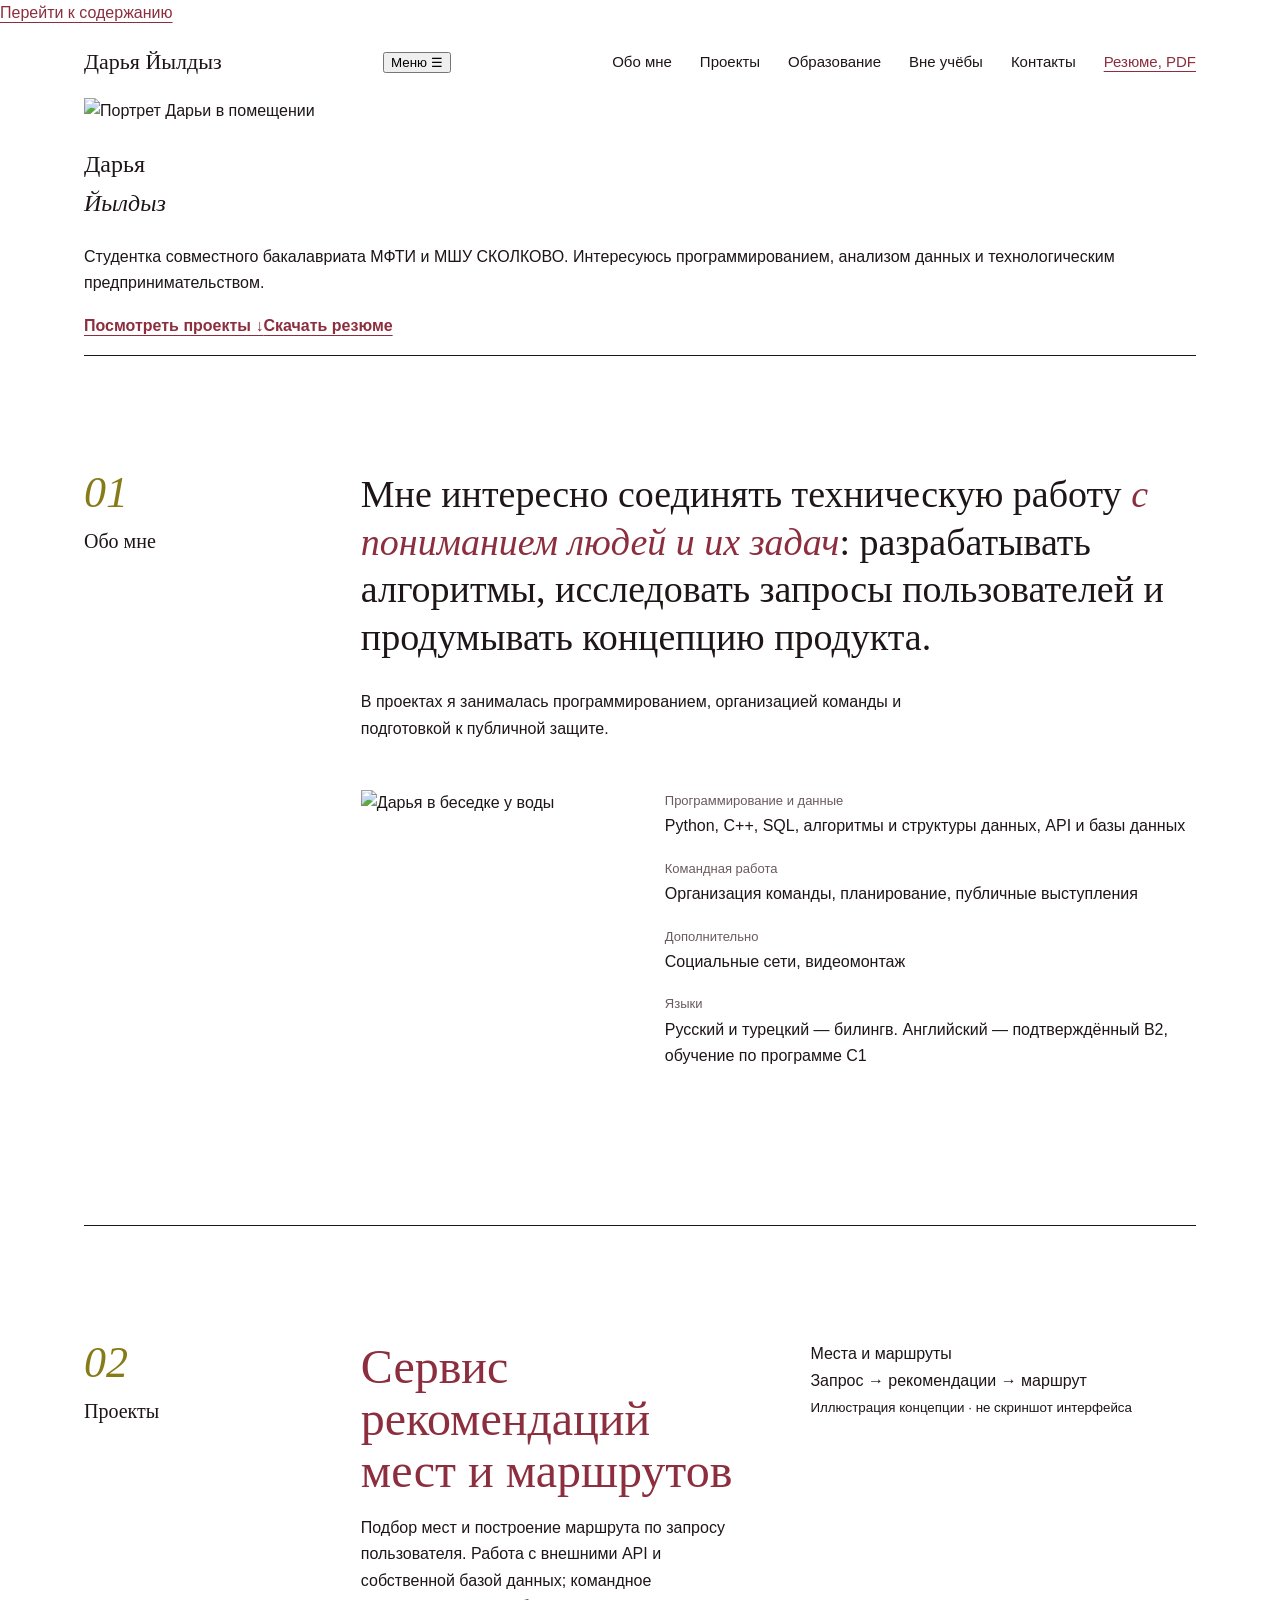
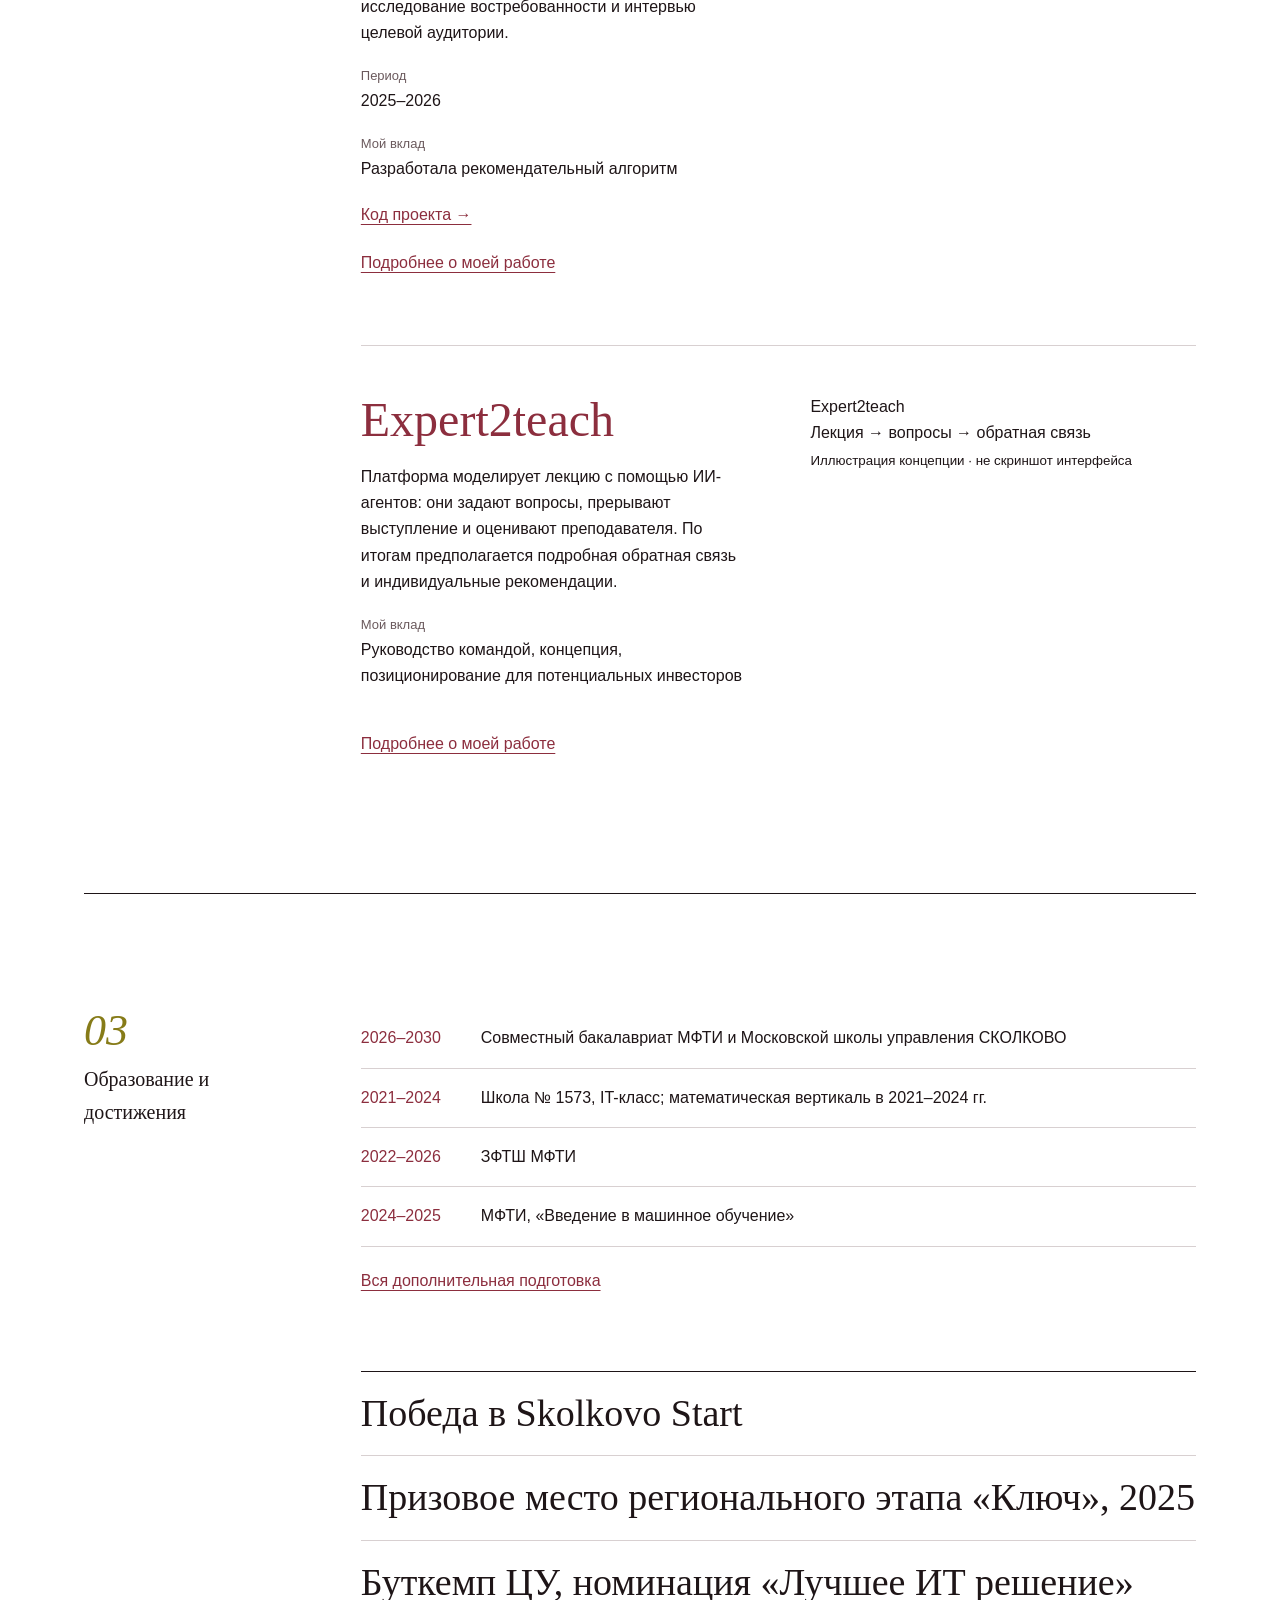
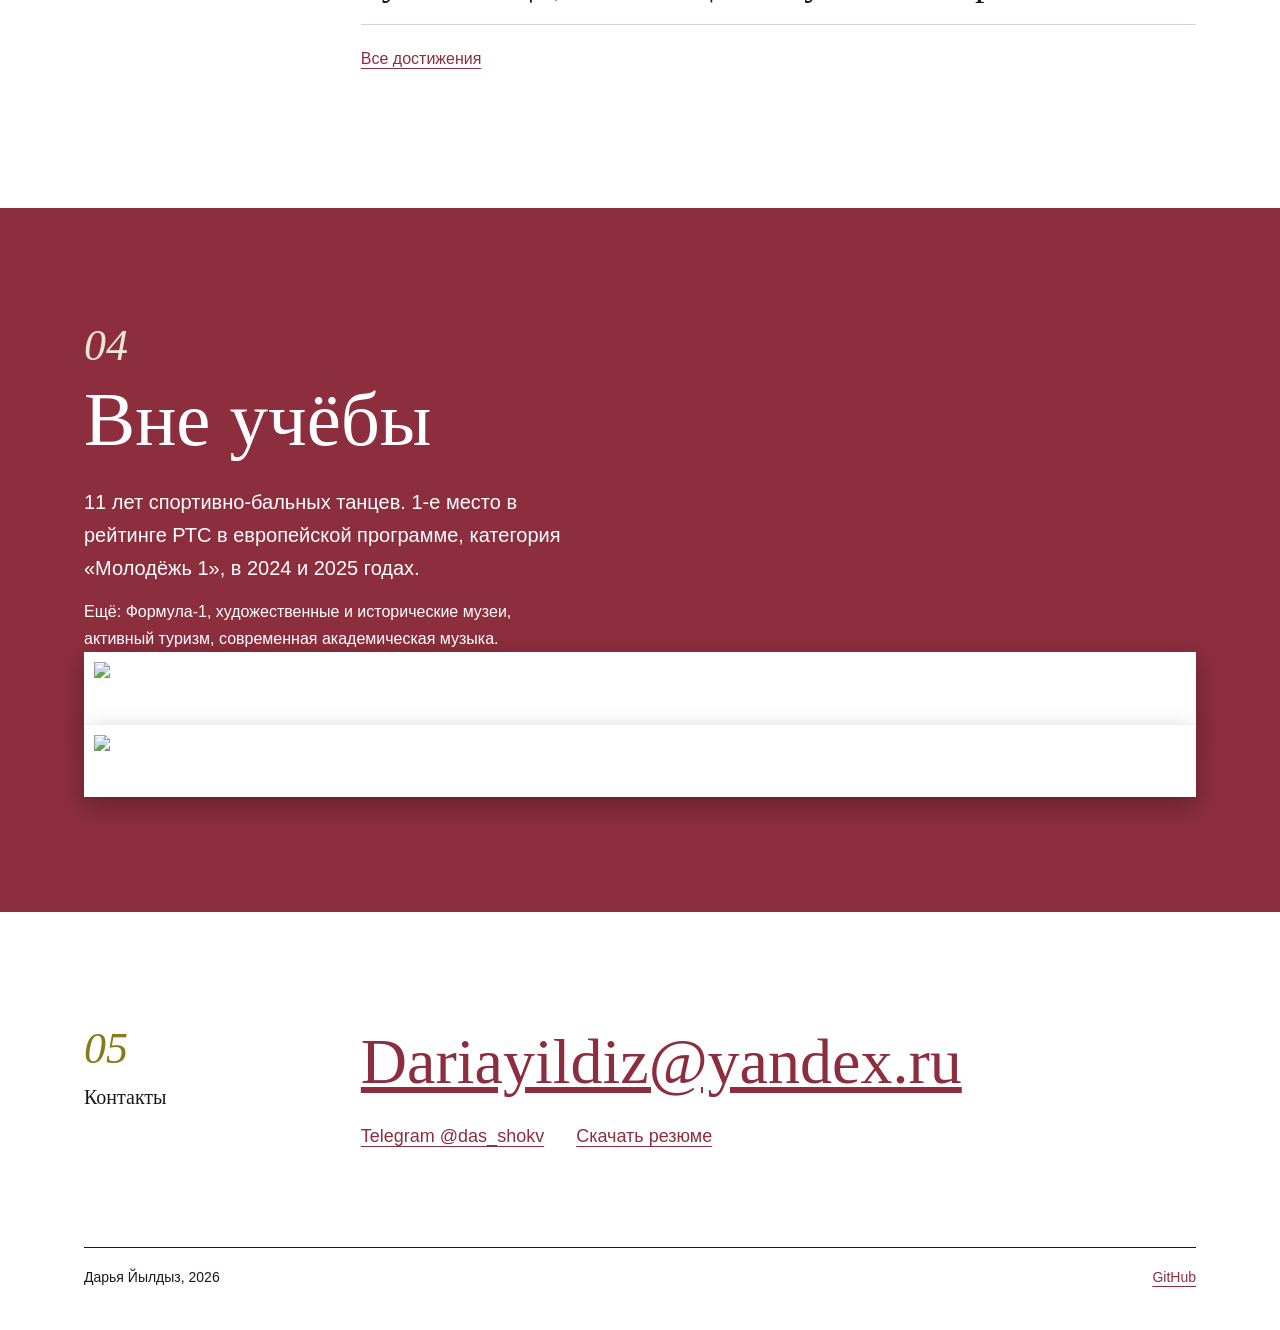
==== index.html @ ca1f4572 "Add files via upload" ====
<!DOCTYPE html>

<html lang="ru"><head>
<meta charset="utf-8"/>
<title>Дарья Йылдыз</title>

<style>/* cyrillic-ext */
@font-face {
  font-family: 'Manrope';
  font-style: normal;
  font-weight: 400;
  font-display: swap;
  src: url("assets/fonts/97166ce4-57c3-4685-b018-23dd51071605.woff2") format('woff2');
  unicode-range: U+0460-052F, U+1C80-1C8A, U+20B4, U+2DE0-2DFF, U+A640-A69F, U+FE2E-FE2F;
}
/* cyrillic */
@font-face {
  font-family: 'Manrope';
  font-style: normal;
  font-weight: 400;
  font-display: swap;
  src: url("assets/fonts/99ae67fc-5855-4c65-a6bf-8584f9990c98.woff2") format('woff2');
  unicode-range: U+0301, U+0400-045F, U+0490-0491, U+04B0-04B1, U+2116;
}
/* greek */
@font-face {
  font-family: 'Manrope';
  font-style: normal;
  font-weight: 400;
  font-display: swap;
  src: url("assets/fonts/c4b14e68-305c-45aa-819d-70fa0ff587f5.woff2") format('woff2');
  unicode-range: U+0370-0377, U+037A-037F, U+0384-038A, U+038C, U+038E-03A1, U+03A3-03FF;
}
/* vietnamese */
@font-face {
  font-family: 'Manrope';
  font-style: normal;
  font-weight: 400;
  font-display: swap;
  src: url("assets/fonts/8415e778-51de-4afd-a279-f3bd4fdcdec9.woff2") format('woff2');
  unicode-range: U+0102-0103, U+0110-0111, U+0128-0129, U+0168-0169, U+01A0-01A1, U+01AF-01B0, U+0300-0301, U+0303-0304, U+0308-0309, U+0323, U+0329, U+1EA0-1EF9, U+20AB;
}
/* latin-ext */
@font-face {
  font-family: 'Manrope';
  font-style: normal;
  font-weight: 400;
  font-display: swap;
  src: url("assets/fonts/05f73a9a-dc9e-4bda-8b31-ef0be4951da0.woff2") format('woff2');
  unicode-range: U+0100-02BA, U+02BD-02C5, U+02C7-02CC, U+02CE-02D7, U+02DD-02FF, U+0304, U+0308, U+0329, U+1D00-1DBF, U+1E00-1E9F, U+1EF2-1EFF, U+2020, U+20A0-20AB, U+20AD-20C4, U+2113, U+2C60-2C7F, U+A720-A7FF;
}
/* latin */
@font-face {
  font-family: 'Manrope';
  font-style: normal;
  font-weight: 400;
  font-display: swap;
  src: url("assets/fonts/638729b5-c250-4bd6-8cec-bfb4b43f93e7.woff2") format('woff2');
  unicode-range: U+0000-00FF, U+0131, U+0152-0153, U+02BB-02BC, U+02C6, U+02DA, U+02DC, U+0304, U+0308, U+0329, U+2000-206F, U+20AC, U+2122, U+2191, U+2193, U+2212, U+2215, U+FEFF, U+FFFD;
}
/* cyrillic-ext */
@font-face {
  font-family: 'Manrope';
  font-style: normal;
  font-weight: 500;
  font-display: swap;
  src: url("assets/fonts/97166ce4-57c3-4685-b018-23dd51071605.woff2") format('woff2');
  unicode-range: U+0460-052F, U+1C80-1C8A, U+20B4, U+2DE0-2DFF, U+A640-A69F, U+FE2E-FE2F;
}
/* cyrillic */
@font-face {
  font-family: 'Manrope';
  font-style: normal;
  font-weight: 500;
  font-display: swap;
  src: url("assets/fonts/99ae67fc-5855-4c65-a6bf-8584f9990c98.woff2") format('woff2');
  unicode-range: U+0301, U+0400-045F, U+0490-0491, U+04B0-04B1, U+2116;
}
/* greek */
@font-face {
  font-family: 'Manrope';
  font-style: normal;
  font-weight: 500;
  font-display: swap;
  src: url("assets/fonts/c4b14e68-305c-45aa-819d-70fa0ff587f5.woff2") format('woff2');
  unicode-range: U+0370-0377, U+037A-037F, U+0384-038A, U+038C, U+038E-03A1, U+03A3-03FF;
}
/* vietnamese */
@font-face {
  font-family: 'Manrope';
  font-style: normal;
  font-weight: 500;
  font-display: swap;
  src: url("assets/fonts/8415e778-51de-4afd-a279-f3bd4fdcdec9.woff2") format('woff2');
  unicode-range: U+0102-0103, U+0110-0111, U+0128-0129, U+0168-0169, U+01A0-01A1, U+01AF-01B0, U+0300-0301, U+0303-0304, U+0308-0309, U+0323, U+0329, U+1EA0-1EF9, U+20AB;
}
/* latin-ext */
@font-face {
  font-family: 'Manrope';
  font-style: normal;
  font-weight: 500;
  font-display: swap;
  src: url("assets/fonts/05f73a9a-dc9e-4bda-8b31-ef0be4951da0.woff2") format('woff2');
  unicode-range: U+0100-02BA, U+02BD-02C5, U+02C7-02CC, U+02CE-02D7, U+02DD-02FF, U+0304, U+0308, U+0329, U+1D00-1DBF, U+1E00-1E9F, U+1EF2-1EFF, U+2020, U+20A0-20AB, U+20AD-20C4, U+2113, U+2C60-2C7F, U+A720-A7FF;
}
/* latin */
@font-face {
  font-family: 'Manrope';
  font-style: normal;
  font-weight: 500;
  font-display: swap;
  src: url("assets/fonts/638729b5-c250-4bd6-8cec-bfb4b43f93e7.woff2") format('woff2');
  unicode-range: U+0000-00FF, U+0131, U+0152-0153, U+02BB-02BC, U+02C6, U+02DA, U+02DC, U+0304, U+0308, U+0329, U+2000-206F, U+20AC, U+2122, U+2191, U+2193, U+2212, U+2215, U+FEFF, U+FFFD;
}
/* cyrillic-ext */
@font-face {
  font-family: 'Manrope';
  font-style: normal;
  font-weight: 600;
  font-display: swap;
  src: url("assets/fonts/97166ce4-57c3-4685-b018-23dd51071605.woff2") format('woff2');
  unicode-range: U+0460-052F, U+1C80-1C8A, U+20B4, U+2DE0-2DFF, U+A640-A69F, U+FE2E-FE2F;
}
/* cyrillic */
@font-face {
  font-family: 'Manrope';
  font-style: normal;
  font-weight: 600;
  font-display: swap;
  src: url("assets/fonts/99ae67fc-5855-4c65-a6bf-8584f9990c98.woff2") format('woff2');
  unicode-range: U+0301, U+0400-045F, U+0490-0491, U+04B0-04B1, U+2116;
}
/* greek */
@font-face {
  font-family: 'Manrope';
  font-style: normal;
  font-weight: 600;
  font-display: swap;
  src: url("assets/fonts/c4b14e68-305c-45aa-819d-70fa0ff587f5.woff2") format('woff2');
  unicode-range: U+0370-0377, U+037A-037F, U+0384-038A, U+038C, U+038E-03A1, U+03A3-03FF;
}
/* vietnamese */
@font-face {
  font-family: 'Manrope';
  font-style: normal;
  font-weight: 600;
  font-display: swap;
  src: url("assets/fonts/8415e778-51de-4afd-a279-f3bd4fdcdec9.woff2") format('woff2');
  unicode-range: U+0102-0103, U+0110-0111, U+0128-0129, U+0168-0169, U+01A0-01A1, U+01AF-01B0, U+0300-0301, U+0303-0304, U+0308-0309, U+0323, U+0329, U+1EA0-1EF9, U+20AB;
}
/* latin-ext */
@font-face {
  font-family: 'Manrope';
  font-style: normal;
  font-weight: 600;
  font-display: swap;
  src: url("assets/fonts/05f73a9a-dc9e-4bda-8b31-ef0be4951da0.woff2") format('woff2');
  unicode-range: U+0100-02BA, U+02BD-02C5, U+02C7-02CC, U+02CE-02D7, U+02DD-02FF, U+0304, U+0308, U+0329, U+1D00-1DBF, U+1E00-1E9F, U+1EF2-1EFF, U+2020, U+20A0-20AB, U+20AD-20C4, U+2113, U+2C60-2C7F, U+A720-A7FF;
}
/* latin */
@font-face {
  font-family: 'Manrope';
  font-style: normal;
  font-weight: 600;
  font-display: swap;
  src: url("assets/fonts/638729b5-c250-4bd6-8cec-bfb4b43f93e7.woff2") format('woff2');
  unicode-range: U+0000-00FF, U+0131, U+0152-0153, U+02BB-02BC, U+02C6, U+02DA, U+02DC, U+0304, U+0308, U+0329, U+2000-206F, U+20AC, U+2122, U+2191, U+2193, U+2212, U+2215, U+FEFF, U+FFFD;
}
















</style><style>
body{margin:0;background:#fff;color:#1E1517;font-family:Manrope,sans-serif;line-height:1.65;font-size:16px}
*{box-sizing:border-box}
.w{max-width:1240px;margin:0 auto;padding:0 clamp(20px,5vw,64px)}
.d{font-family:'Playfair Display',serif;font-weight:400}
a{color:#8C2E3E;text-underline-offset:4px}
a:hover{color:#5E1E2A}
a:focus-visible,summary:focus-visible{outline:3px solid #1E1517;outline-offset:3px}
.nav{display:flex;flex-wrap:wrap;gap:0 28px;align-items:center}
.nav a{color:#1E1517;text-decoration:none;font-size:15px;min-height:44px;display:inline-flex;align-items:center}
.nav a:hover{color:#8C2E3E;text-decoration:underline}
.sec{display:flex;flex-wrap:wrap;gap:24px clamp(24px,6vw,96px);padding:clamp(56px,9vw,128px) 0;border-top:1px solid #1E1517}
.side{flex:0 0 200px}
.side .n{font-family:'Playfair Display',serif;font-size:44px;line-height:1;color:#867B18;font-style:italic}
.side h2{font-family:'Playfair Display',serif;font-weight:400;font-size:20px;margin:10px 0 0;color:#1E1517}
.main{flex:1 1 440px;min-width:0}
.big{font-family:'Playfair Display',serif;font-size:clamp(24px,3.2vw,38px);line-height:1.25;margin:0;color:#1E1517}
.big i{color:#8C2E3E}
.ph{background:#EDE6D4;color:#4A3A2C;display:flex;align-items:flex-end;padding:14px;font-size:13px;font-style:italic;width:100%}
dl{margin:0}
dt{font-size:13px;color:#6B5A5D;margin-top:18px}
dd{margin:2px 0 0}
.row{display:flex;gap:20px;padding:16px 0;border-bottom:1px solid #D8D0D1}
.row b{flex:0 0 100px;font-weight:500;color:#8C2E3E}
.proj{display:flex;flex-wrap:wrap;gap:28px clamp(24px,5vw,72px);padding:48px 0;border-bottom:1px solid #D8D0D1}
.proj:first-child{padding-top:0}
.proj h3{font-family:'Playfair Display',serif;font-weight:400;font-size:clamp(30px,4vw,48px);line-height:1.08;margin:0 0 18px;color:#8C2E3E}
details{padding:12px 0}
summary{cursor:pointer;color:#8C2E3E;min-height:44px;display:flex;align-items:center;text-decoration:underline;text-underline-offset:4px}
.ph2{background:#fff;padding:10px 10px 36px;box-shadow:0 8px 24px rgba(0,0,0,.3)}
</style><meta content="width=device-width, initial-scale=1" name="viewport"/><meta content="Дарья Йылдыз — проекты, образование, танцы и немного личного." name="description"/><link href="assets/site.css" rel="stylesheet"/></head>
<body><a class="skip" href="#main">Перейти к содержанию</a>


<div style="width:100%">
<header class="w" style="padding-top:14px;padding-bottom:14px;display:flex;flex-wrap:wrap;gap:4px 32px;justify-content:space-between;align-items:center">
<a class="d" href="#top" style="font-size:22px;text-decoration:none;color:#1E1517">Дарья Йылдыз</a>
<button aria-controls="main-nav" aria-expanded="false" class="menu-toggle" type="button">Меню ☰</button><nav aria-label="Основное меню" class="nav" id="main-nav"><a href="#about">Обо мне</a><a href="#projects">Проекты</a><a href="#edu">Образование</a><a href="#life">Вне учёбы</a><a href="#contacts">Контакты</a><a download="Daria-Yildiz-CV.pdf" href="assets/resume.pdf" style="color:#8C2E3E;text-decoration:underline;text-underline-offset:4px">Резюме, PDF</a></nav>
</header><main id="main">
<section class="w hero" id="top" style="">
<div class="hero-photo" style=""><div class="photo-slot" data-photo="portrait" style=""><img alt="Портрет Дарьи в помещении" class="photo" decoding="async" fetchpriority="high" height="960" src="assets/portrait.jpg" width="1280"/></div></div>
<h1 class="d hero-title" style="">Дарья<br/><i style="">Йылдыз</i></h1>
<div class="hero-intro" style="">
<p style="">Студентка совместного бакалавриата МФТИ и МШУ СКОЛКОВО. Интересуюсь программированием, анализом данных и технологическим предпринимательством.</p>
<p style=""><a href="#projects" style="font-weight:600">Посмотреть проекты ↓</a><a download="Daria-Yildiz-CV.pdf" href="assets/resume.pdf" style="font-weight:600">Скачать резюме</a></p>
</div>
</section>
<div class="w">
<section class="sec" id="about">
<div class="side"><div class="n">01</div><h2>Обо мне</h2></div>
<div class="main">
<p class="big">Мне интересно соединять техническую работу <i>с пониманием людей и их задач</i>: разрабатывать алгоритмы, исследовать запросы пользователей и продумывать концепцию продукта.</p>
<p style="max-width:560px;margin:28px 0 0">В проектах я занималась программированием, организацией команды и подготовкой к публичной защите.</p>
<div style="display:flex;flex-wrap:wrap;gap:32px 64px;margin-top:48px;align-items:flex-start">
<div style="width:min(100%,240px);aspect-ratio:3/4"><div class="photo-slot" data-photo="gazebo" style=""><img alt="Дарья в беседке у воды" class="photo" decoding="async" height="1280" loading="lazy" src="assets/gazebo.jpg" width="960"/></div></div>
<dl style="flex:1 1 280px">
<dt style="margin-top:0">Программирование и данные</dt><dd>Python, C++, SQL, алгоритмы и структуры данных, API и базы данных</dd>
<dt>Командная работа</dt><dd>Организация команды, планирование, публичные выступления</dd>
<dt>Дополнительно</dt><dd>Социальные сети, видеомонтаж</dd>
<dt>Языки</dt><dd>Русский и турецкий — билингв. Английский — подтверждённый B2, обучение по программе C1</dd>
</dl>
</div>
</div>
</section>
<section class="sec" id="projects">
<div class="side"><div class="n">02</div><h2>Проекты</h2></div>
<div class="main">
<article class="proj">
<div style="flex:1 1 300px"><h3>Сервис рекомендаций мест и маршрутов</h3>
<p style="margin:0 0 18px">Подбор мест и построение маршрута по запросу пользователя. Работа с внешними API и собственной базой данных; командное исследование востребованности и интервью целевой аудитории.</p>
<dl><dt style="margin-top:0">Период</dt><dd>2025–2026</dd><dt>Мой вклад</dt><dd>Разработала рекомендательный алгоритм</dd></dl>
<p style="margin:20px 0 0"><a href="https://github.com/nineCSSunit/Gulaika_forever">Код проекта →</a></p><details><summary>Подробнее о моей работе</summary><p>Я разработала рекомендательный алгоритм подбора мест и формирования маршрута. В команде исследовала востребованность сервиса, проводила интервью целевой аудитории, работала с внешними API и собственной базой данных.</p></details></div>
<div style="flex:1 1 300px;aspect-ratio:4/3"><div class="project-visual" style=""><span>Места и маршруты</span><div>Запрос → рекомендации → маршрут</div><small>Иллюстрация концепции · не скриншот интерфейса</small></div></div>
</article>
<article class="proj" style="border-bottom:0;padding-bottom:0">
<div style="flex:1 1 300px;aspect-ratio:4/3;order:2"><div class="project-visual" style=""><span>Expert2teach</span><div>Лекция → вопросы → обратная связь</div><small>Иллюстрация концепции · не скриншот интерфейса</small></div></div>
<div style="flex:1 1 300px;order:1"><h3>Expert2teach</h3>
<p style="margin:0 0 18px">Платформа моделирует лекцию с помощью ИИ-агентов: они задают вопросы, прерывают выступление и оценивают преподавателя. По итогам предполагается подробная обратная связь и индивидуальные рекомендации.</p>
<dl><dt style="margin-top:0">Мой вклад</dt><dd>Руководство командой, концепция, позиционирование для потенциальных инвесторов</dd></dl>
<p style="margin:20px 0 0"></p><details><summary>Подробнее о моей работе</summary><p>Я руководила командой, разрабатывала концепцию проекта и его позиционирование для потенциальных инвесторов. Концепция предусматривает тренировку лекции с ИИ-агентами, обратную связь и индивидуальные рекомендации.</p></details></div>
</article>
</div>
</section>
<section class="sec" id="edu">
<div class="side"><div class="n">03</div><h2>Образование и достижения</h2></div>
<div class="main">
<div class="row"><b>2026–2030</b><span>Совместный бакалавриат МФТИ и Московской школы управления СКОЛКОВО</span></div>
<div class="row"><b>2021–2024</b><span>Школа № 1573, IT-класс; математическая вертикаль в 2021–2024 гг.</span></div>
<div class="row"><b>2022–2026</b><span>ЗФТШ МФТИ</span></div>
<div class="row"><b>2024–2025</b><span>МФТИ, «Введение в машинное обучение»</span></div>
<details><summary>Вся дополнительная подготовка</summary>
<div class="row"><b>2022–2024</b><span>Яндекс Лицей, основы Python</span></div>
<div class="row"><b>2024–2025</b><span>Московская школа программистов</span></div>
<div class="row"><b>2024–2025</b><span>Колледж связи № 54 имени П. М. Вострухина</span></div>
<div class="row"><b>2025</b><span>Яндекс Кружок, олимпиадное программирование, параллель B′</span></div>
<div class="row"><b>2026</b><span>«МирЭк Junior»; Буткемп ЦУ</span></div>
</details>
<div style="margin-top:56px">
<p class="big" style="padding:18px 0;border-top:1px solid #1E1517">Победа в Skolkovo Start</p>
<p class="big" style="padding:18px 0;border-top:1px solid #D8D0D1">Призовое место регионального этапа «Ключ», 2025</p>
<p class="big" style="padding:18px 0;border-top:1px solid #D8D0D1;border-bottom:1px solid #D8D0D1">Буткемп ЦУ, номинация «Лучшее ИТ решение»</p>
<details><summary>Все достижения</summary>

<ul><li>Победитель заключительного этапа Кибербоя; двухкратный призёр «Шаг в будущее» по инженерному делу, 2025/2026.</li><li>Победитель конференций «Инженеры будущего», «От атома до галактики»; призёр «Наука для жизни», 2025.</li><li>Победитель олимпиады «Газпром» по информатике.</li><li>Призёр Плехановской олимпиады школьников и олимпиады РГГУ по русскому языку.</li><li>Призёр «Изумруд» по информатике; призёр «Робофест» по физике.</li><li>Призёр II степени Зимней олимпиады МШП; 2-е место на командной олимпиаде МШП; дипломант III степени олимпиады по информатике олимпиадных школ МФТИ, 2025.</li><li>Победитель Буткемпа ЦУ в номинации «Лучшее ИТ решение»; вошла в тройку лучших.</li></ul></details>
</div>
</div>
</section>
</div>
<section id="life" style="background:#8C2E3E;color:#fff;padding:clamp(56px,9vw,128px) 0">
<div class="w life-grid" style="">
<div class="life-copy" style="">
<div class="d" style="font-size:44px;font-style:italic;line-height:1;color:#EDE6D4">04</div>
<h2 class="d" style="font-size:clamp(40px,6vw,80px);line-height:1;margin:14px 0 28px;font-weight:400">Вне учёбы</h2>
<p style="margin:0 0 14px;font-size:20px;max-width:480px">11 лет спортивно-бальных танцев. 1-е место в рейтинге РТС в европейской программе, категория «Молодёжь 1», в 2024 и 2025 годах.</p>
<p style="margin:0;max-width:480px">Ещё: Формула-1, художественные и исторические музеи, активный туризм, современная академическая музыка.</p>
</div>
<div class="life-photos" style="">
<div class="ph2" style=""><div class="photo-slot" data-photo="dance-pair" style=""><img alt="Танцевальная пара на соревновании" class="photo" decoding="async" height="766" loading="lazy" src="assets/dance-pair.jpg" width="855"/></div></div>
<div class="ph2" style=""><div class="photo-slot" data-photo="dance-dress" style=""><img alt="Дарья в чёрном танцевальном платье" class="photo" decoding="async" height="1700" loading="lazy" src="assets/dance-dress.jpg" width="1275"/></div></div>
</div>
</div>
</section>
<section class="w" id="contacts" style="padding-top:clamp(56px,9vw,128px);padding-bottom:40px">
<div style="display:flex;flex-wrap:wrap;gap:24px clamp(24px,6vw,96px)">
<div class="side"><div class="n">05</div><h2>Контакты</h2></div>
<div class="main">
<p style="margin:0"><a class="d" href="mailto:Dariayildiz@yandex.ru" style="font-size:clamp(28px,5vw,64px);line-height:1.1;overflow-wrap:anywhere">Dariayildiz@yandex.ru</a></p>
<p style="margin:24px 0 0;display:flex;gap:12px 32px;flex-wrap:wrap;font-size:18px"><a href="https://t.me/das_shokv">Telegram @das_shokv</a><a download="Daria-Yildiz-CV.pdf" href="assets/resume.pdf">Скачать резюме</a></p>
</div>
</div>
<div style="margin-top:96px;padding-top:18px;border-top:1px solid #1E1517;display:flex;flex-wrap:wrap;gap:8px 32px;justify-content:space-between;font-size:14px"><span>Дарья Йылдыз, 2026</span><a href="https://github.com/nineCSSunit">GitHub</a></div>
</section>
</main></div>


<script defer="" src="assets/site.js"></script></body></html>
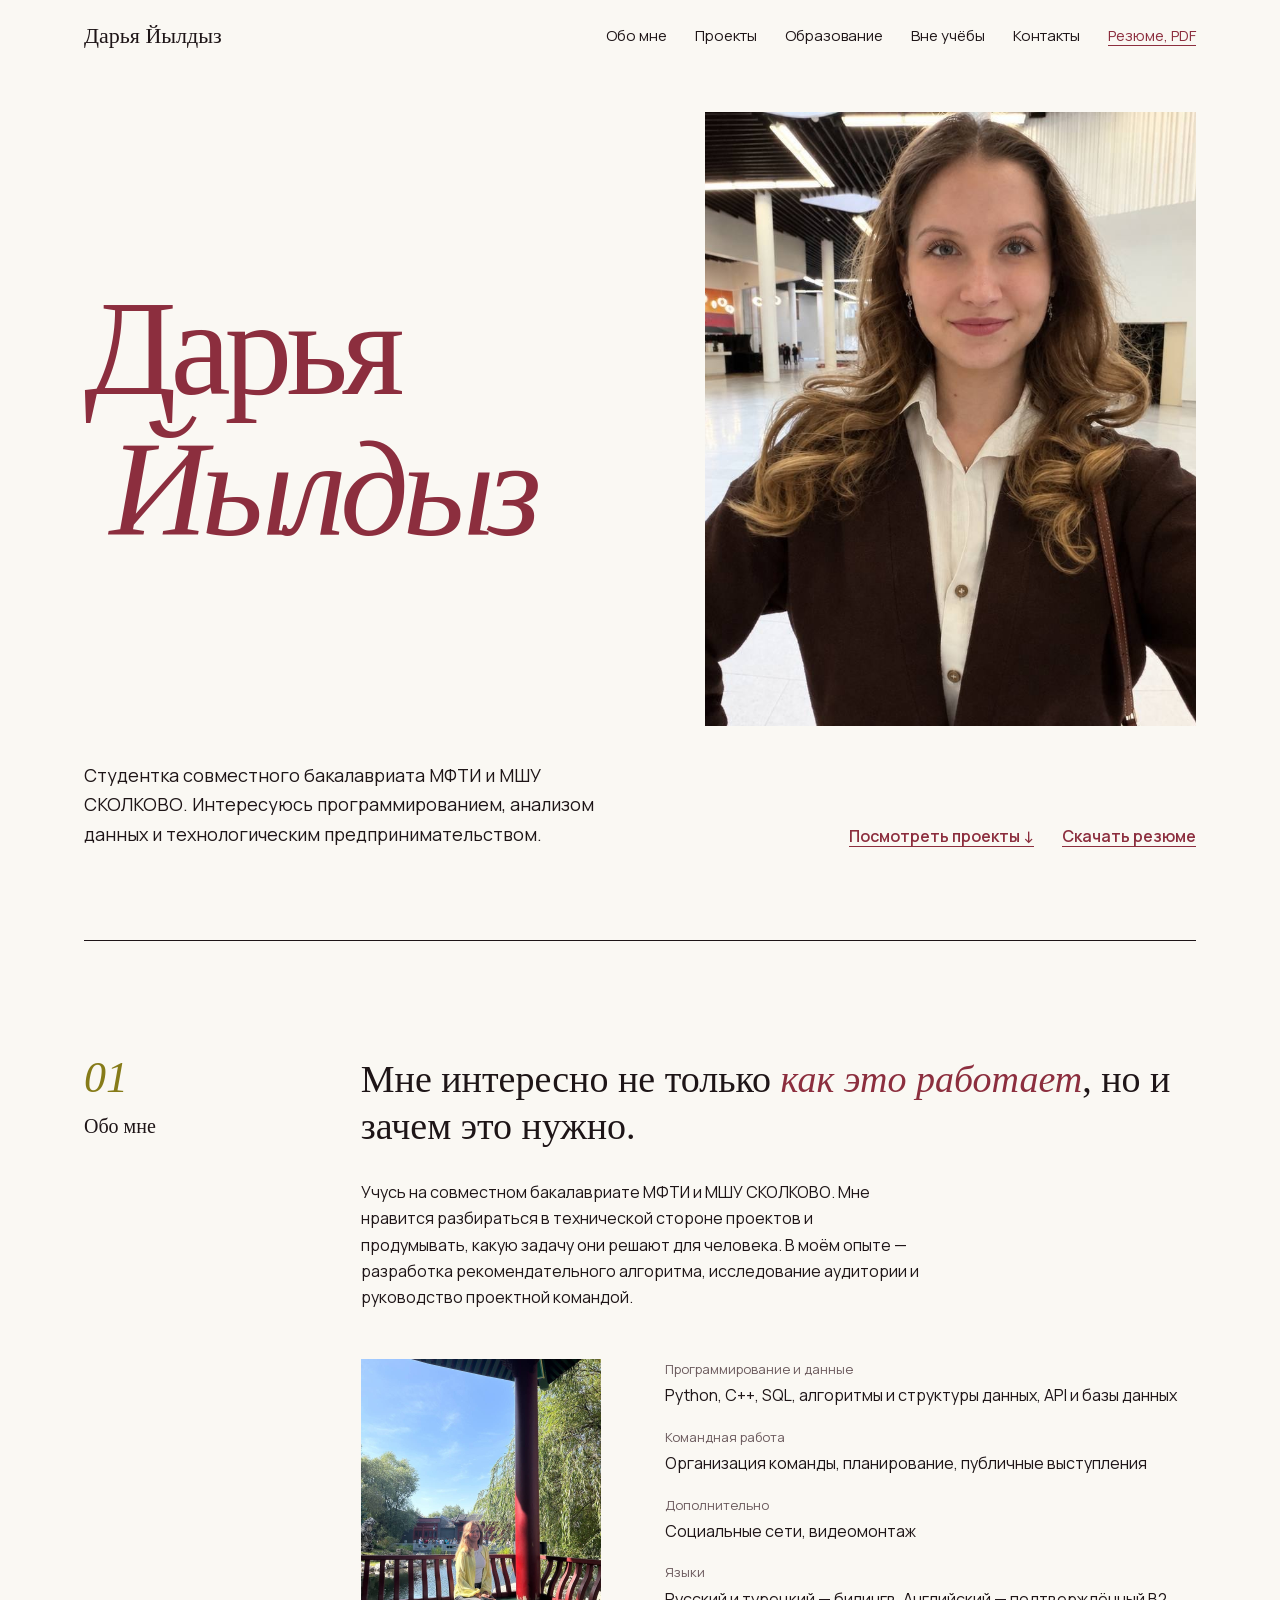
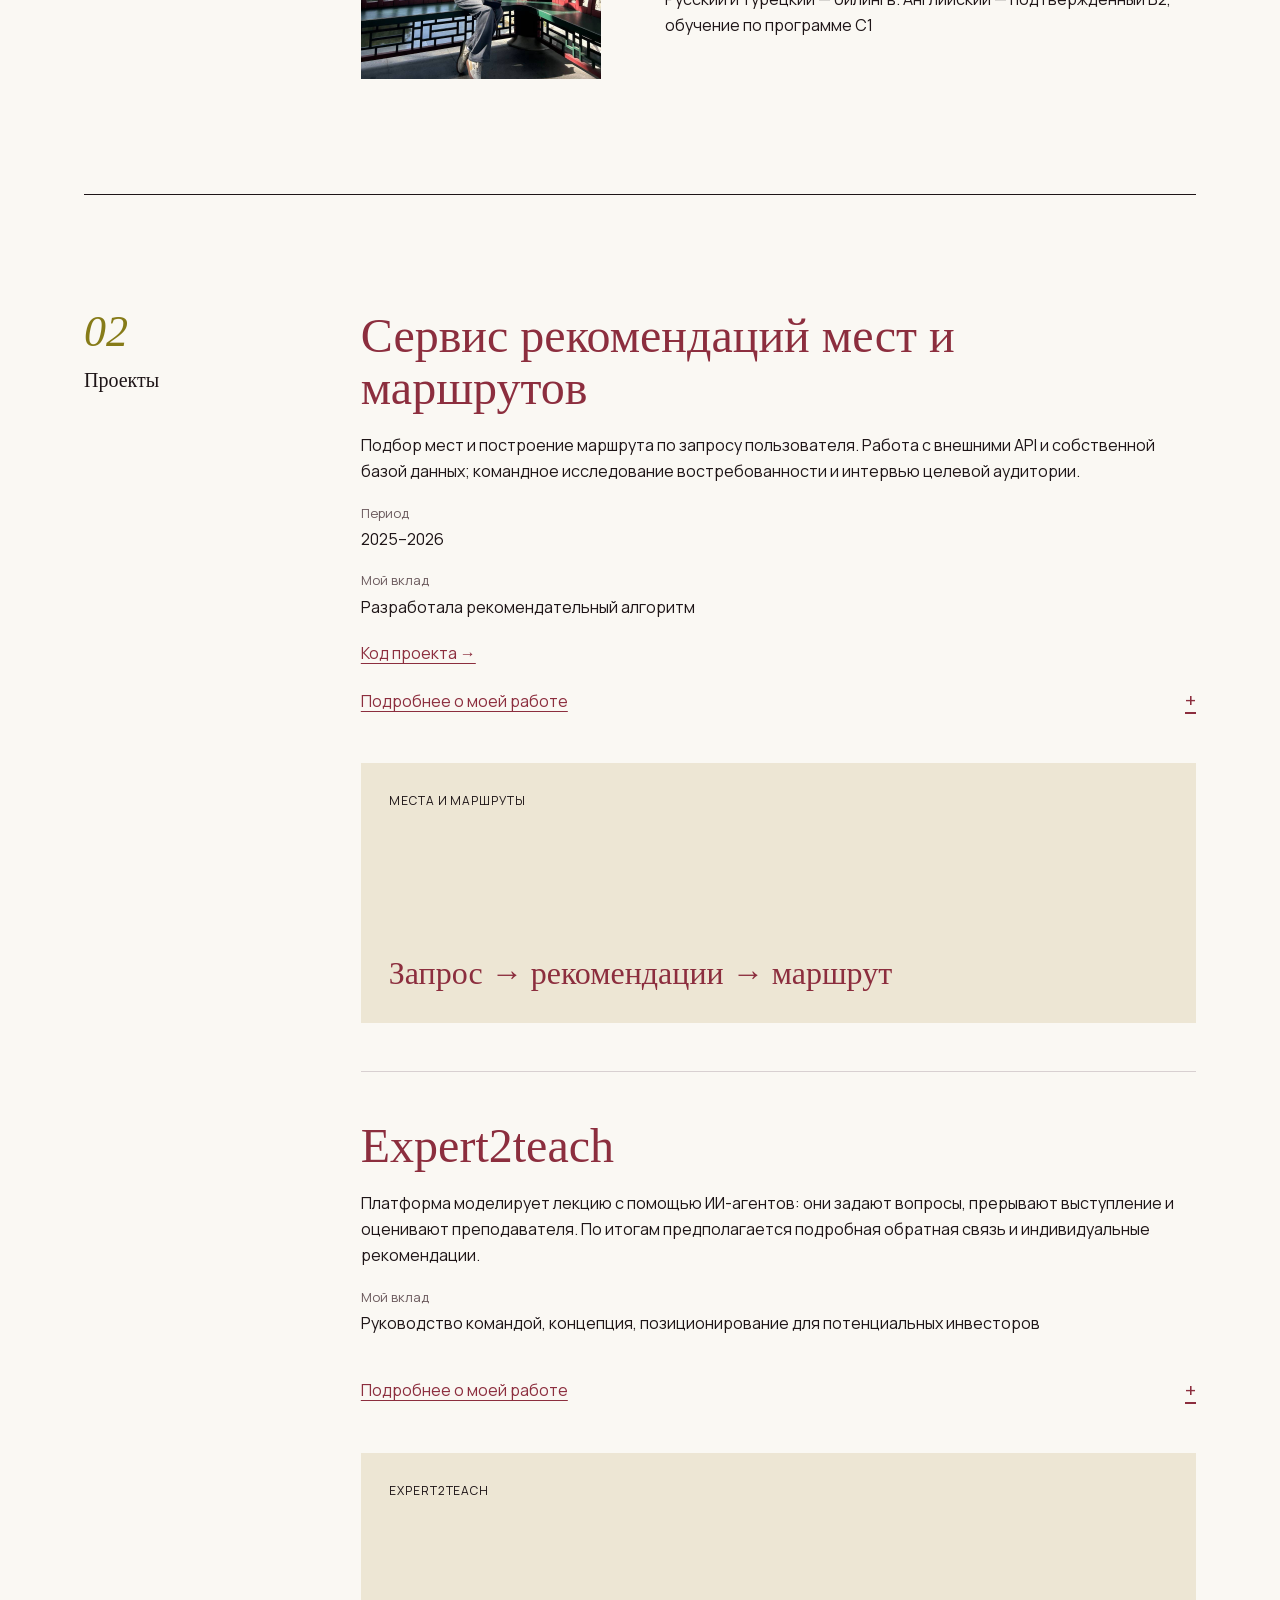
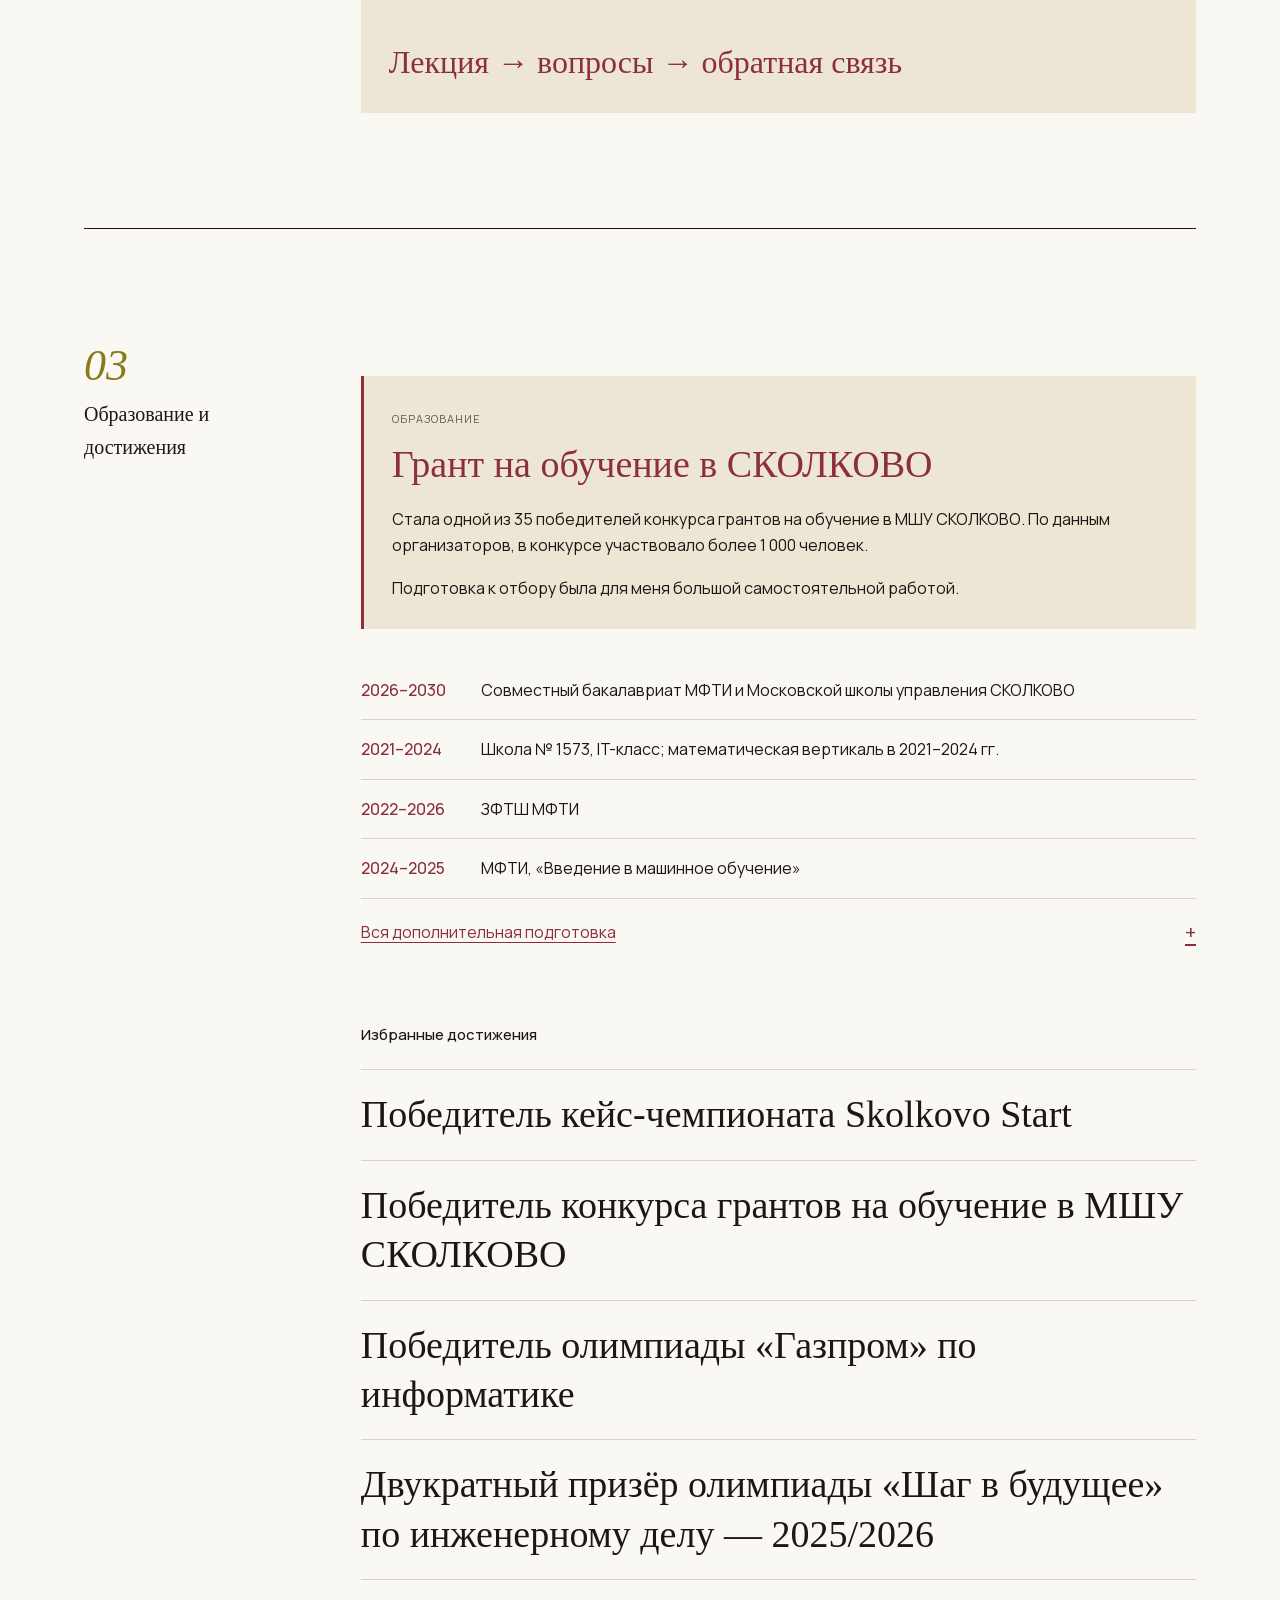
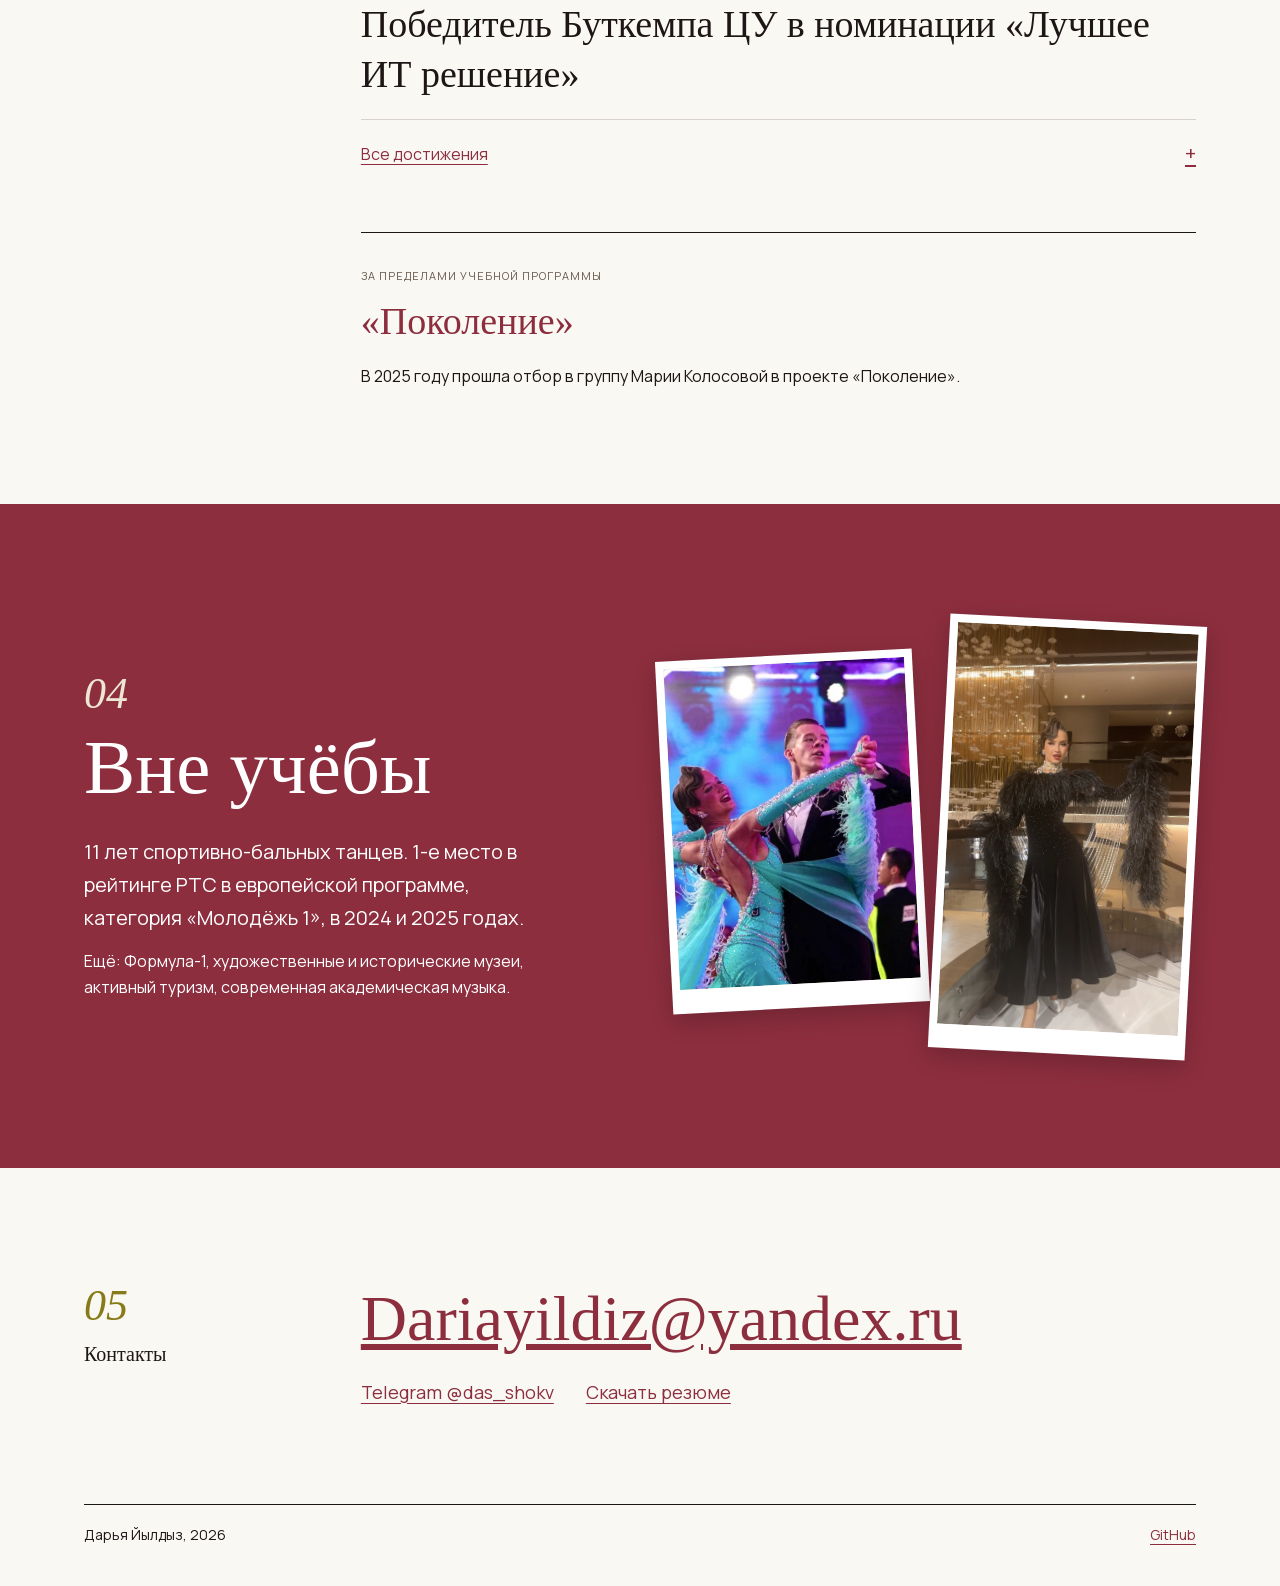
==== commit 92732bf4: "Add files via upload" ====
--- a/index.html
+++ b/index.html
@@ -1,6 +1,105 @@
 <!DOCTYPE html>
 
-<html lang="ru"><head>
+<html lang="ru"><head><meta content="width=device-width, initial-scale=1" name="viewport"/><!--
+Some of the files packed into this page (the "__bundler/manifest" data in this file, unpacked by the page’s script when it opens) are font files downloaded unchanged from Google Fonts (fonts.gstatic.com) when the page was saved. Google Fonts serves each family in pieces, one file per range of characters, so these may not be complete families. Each family’s license follows and still applies to its files. If you pass this file on, keep this comment in it.
+
+Manrope
+
+Copyright 2018 The Manrope Project Authors (https://github.com/sharanda/manrope)
+
+This Font Software is licensed under the SIL Open Font License, Version 1.1.
+This license is copied below, and is also available with a FAQ at:
+http://scripts.sil.org/OFL
+
+
+-----------------------------------------------------------
+SIL OPEN FONT LICENSE Version 1.1 - 26 February 2007
+-----------------------------------------------------------
+
+PREAMBLE
+The goals of the Open Font License (OFL) are to stimulate worldwide
+development of collaborative font projects, to support the font creation
+efforts of academic and linguistic communities, and to provide a free and
+open framework in which fonts may be shared and improved in partnership
+with others.
+
+The OFL allows the licensed fonts to be used, studied, modified and
+redistributed freely as long as they are not sold by themselves. The
+fonts, including any derivative works, can be bundled, embedded,
+redistributed and/or sold with any software provided that any reserved
+names are not used by derivative works. The fonts and derivatives,
+however, cannot be released under any other type of license. The
+requirement for fonts to remain under this license does not apply
+to any document created using the fonts or their derivatives.
+
+DEFINITIONS
+"Font Software" refers to the set of files released by the Copyright
+Holder(s) under this license and clearly marked as such. This may
+include source files, build scripts and documentation.
+
+"Reserved Font Name" refers to any names specified as such after the
+copyright statement(s).
+
+"Original Version" refers to the collection of Font Software components as
+distributed by the Copyright Holder(s).
+
+"Modified Version" refers to any derivative made by adding to, deleting,
+or substituting -- in part or in whole -- any of the components of the
+Original Version, by changing formats or by porting the Font Software to a
+new environment.
+
+"Author" refers to any designer, engineer, programmer, technical
+writer or other person who contributed to the Font Software.
+
+PERMISSION & CONDITIONS
+Permission is hereby granted, free of charge, to any person obtaining
+a copy of the Font Software, to use, study, copy, merge, embed, modify,
+redistribute, and sell modified and unmodified copies of the Font
+Software, subject to the following conditions:
+
+1) Neither the Font Software nor any of its individual components,
+in Original or Modified Versions, may be sold by itself.
+
+2) Original or Modified Versions of the Font Software may be bundled,
+redistributed and/or sold with any software, provided that each copy
+contains the above copyright notice and this license. These can be
+included either as stand-alone text files, human-readable headers or
+in the appropriate machine-readable metadata fields within text or
+binary files as long as those fields can be easily viewed by the user.
+
+3) No Modified Version of the Font Software may use the Reserved Font
+Name(s) unless explicit written permission is granted by the corresponding
+Copyright Holder. This restriction only applies to the primary font name as
+presented to the users.
+
+4) The name(s) of the Copyright Holder(s) or the Author(s) of the Font
+Software shall not be used to promote, endorse or advertise any
+Modified Version, except to acknowledge the contribution(s) of the
+Copyright Holder(s) and the Author(s) or with their explicit written
+permission.
+
+5) The Font Software, modified or unmodified, in part or in whole,
+must be distributed entirely under this license, and must not be
+distributed under any other license. The requirement for fonts to
+remain under this license does not apply to any document created
+using the Font Software.
+
+TERMINATION
+This license becomes null and void if any of the above conditions are
+not met.
+
+DISCLAIMER
+THE FONT SOFTWARE IS PROVIDED "AS IS", WITHOUT WARRANTY OF ANY KIND,
+EXPRESS OR IMPLIED, INCLUDING BUT NOT LIMITED TO ANY WARRANTIES OF
+MERCHANTABILITY, FITNESS FOR A PARTICULAR PURPOSE AND NONINFRINGEMENT
+OF COPYRIGHT, PATENT, TRADEMARK, OR OTHER RIGHT. IN NO EVENT SHALL THE
+COPYRIGHT HOLDER BE LIABLE FOR ANY CLAIM, DAMAGES OR OTHER LIABILITY,
+INCLUDING ANY GENERAL, SPECIAL, INDIRECT, INCIDENTAL, OR CONSEQUENTIAL
+DAMAGES, WHETHER IN AN ACTION OF CONTRACT, TORT OR OTHERWISE, ARISING
+FROM, OUT OF THE USE OR INABILITY TO USE THE FONT SOFTWARE OR FROM
+OTHER DEALINGS IN THE FONT SOFTWARE.
+
+-->
 <meta charset="utf-8"/>
 <title>Дарья Йылдыз</title>
 
@@ -10,7 +109,7 @@
   font-style: normal;
   font-weight: 400;
   font-display: swap;
-  src: url("assets/fonts/97166ce4-57c3-4685-b018-23dd51071605.woff2") format('woff2');
+  src: url("[data-uri]") format('woff2');
   unicode-range: U+0460-052F, U+1C80-1C8A, U+20B4, U+2DE0-2DFF, U+A640-A69F, U+FE2E-FE2F;
 }
 /* cyrillic */
@@ -19,7 +118,7 @@
   font-style: normal;
   font-weight: 400;
   font-display: swap;
-  src: url("assets/fonts/99ae67fc-5855-4c65-a6bf-8584f9990c98.woff2") format('woff2');
+  src: url("[data-uri]") format('woff2');
   unicode-range: U+0301, U+0400-045F, U+0490-0491, U+04B0-04B1, U+2116;
 }
 /* greek */
@@ -28,7 +127,7 @@
   font-style: normal;
   font-weight: 400;
   font-display: swap;
-  src: url("assets/fonts/c4b14e68-305c-45aa-819d-70fa0ff587f5.woff2") format('woff2');
+  src: url("[data-uri]") format('woff2');
   unicode-range: U+0370-0377, U+037A-037F, U+0384-038A, U+038C, U+038E-03A1, U+03A3-03FF;
 }
 /* vietnamese */
@@ -37,7 +136,7 @@
   font-style: normal;
   font-weight: 400;
   font-display: swap;
-  src: url("assets/fonts/8415e778-51de-4afd-a279-f3bd4fdcdec9.woff2") format('woff2');
+  src: url("[data-uri]") format('woff2');
   unicode-range: U+0102-0103, U+0110-0111, U+0128-0129, U+0168-0169, U+01A0-01A1, U+01AF-01B0, U+0300-0301, U+0303-0304, U+0308-0309, U+0323, U+0329, U+1EA0-1EF9, U+20AB;
 }
 /* latin-ext */
@@ -46,7 +145,7 @@
   font-style: normal;
   font-weight: 400;
   font-display: swap;
-  src: url("assets/fonts/05f73a9a-dc9e-4bda-8b31-ef0be4951da0.woff2") format('woff2');
+  src: url("[data-uri]") format('woff2');
   unicode-range: U+0100-02BA, U+02BD-02C5, U+02C7-02CC, U+02CE-02D7, U+02DD-02FF, U+0304, U+0308, U+0329, U+1D00-1DBF, U+1E00-1E9F, U+1EF2-1EFF, U+2020, U+20A0-20AB, U+20AD-20C4, U+2113, U+2C60-2C7F, U+A720-A7FF;
 }
 /* latin */
@@ -55,7 +154,7 @@
   font-style: normal;
   font-weight: 400;
   font-display: swap;
-  src: url("assets/fonts/638729b5-c250-4bd6-8cec-bfb4b43f93e7.woff2") format('woff2');
+  src: url("[data-uri]") format('woff2');
   unicode-range: U+0000-00FF, U+0131, U+0152-0153, U+02BB-02BC, U+02C6, U+02DA, U+02DC, U+0304, U+0308, U+0329, U+2000-206F, U+20AC, U+2122, U+2191, U+2193, U+2212, U+2215, U+FEFF, U+FFFD;
 }
 /* cyrillic-ext */
@@ -64,7 +163,7 @@
   font-style: normal;
   font-weight: 500;
   font-display: swap;
-  src: url("assets/fonts/97166ce4-57c3-4685-b018-23dd51071605.woff2") format('woff2');
+  src: url("[data-uri]") format('woff2');
   unicode-range: U+0460-052F, U+1C80-1C8A, U+20B4, U+2DE0-2DFF, U+A640-A69F, U+FE2E-FE2F;
 }
 /* cyrillic */
@@ -73,7 +172,7 @@
   font-style: normal;
   font-weight: 500;
   font-display: swap;
-  src: url("assets/fonts/99ae67fc-5855-4c65-a6bf-8584f9990c98.woff2") format('woff2');
+  src: url("[data-uri]") format('woff2');
   unicode-range: U+0301, U+0400-045F, U+0490-0491, U+04B0-04B1, U+2116;
 }
 /* greek */
@@ -82,7 +181,7 @@
   font-style: normal;
   font-weight: 500;
   font-display: swap;
-  src: url("assets/fonts/c4b14e68-305c-45aa-819d-70fa0ff587f5.woff2") format('woff2');
+  src: url("[data-uri]") format('woff2');
   unicode-range: U+0370-0377, U+037A-037F, U+0384-038A, U+038C, U+038E-03A1, U+03A3-03FF;
 }
 /* vietnamese */
@@ -91,7 +190,7 @@
   font-style: normal;
   font-weight: 500;
   font-display: swap;
-  src: url("assets/fonts/8415e778-51de-4afd-a279-f3bd4fdcdec9.woff2") format('woff2');
+  src: url("[data-uri]") format('woff2');
   unicode-range: U+0102-0103, U+0110-0111, U+0128-0129, U+0168-0169, U+01A0-01A1, U+01AF-01B0, U+0300-0301, U+0303-0304, U+0308-0309, U+0323, U+0329, U+1EA0-1EF9, U+20AB;
 }
 /* latin-ext */
@@ -100,7 +199,7 @@
   font-style: normal;
   font-weight: 500;
   font-display: swap;
-  src: url("assets/fonts/05f73a9a-dc9e-4bda-8b31-ef0be4951da0.woff2") format('woff2');
+  src: url("[data-uri]") format('woff2');
   unicode-range: U+0100-02BA, U+02BD-02C5, U+02C7-02CC, U+02CE-02D7, U+02DD-02FF, U+0304, U+0308, U+0329, U+1D00-1DBF, U+1E00-1E9F, U+1EF2-1EFF, U+2020, U+20A0-20AB, U+20AD-20C4, U+2113, U+2C60-2C7F, U+A720-A7FF;
 }
 /* latin */
@@ -109,7 +208,7 @@
   font-style: normal;
   font-weight: 500;
   font-display: swap;
-  src: url("assets/fonts/638729b5-c250-4bd6-8cec-bfb4b43f93e7.woff2") format('woff2');
+  src: url("[data-uri]") format('woff2');
   unicode-range: U+0000-00FF, U+0131, U+0152-0153, U+02BB-02BC, U+02C6, U+02DA, U+02DC, U+0304, U+0308, U+0329, U+2000-206F, U+20AC, U+2122, U+2191, U+2193, U+2212, U+2215, U+FEFF, U+FFFD;
 }
 /* cyrillic-ext */
@@ -118,7 +217,7 @@
   font-style: normal;
   font-weight: 600;
   font-display: swap;
-  src: url("assets/fonts/97166ce4-57c3-4685-b018-23dd51071605.woff2") format('woff2');
+  src: url("[data-uri]") format('woff2');
   unicode-range: U+0460-052F, U+1C80-1C8A, U+20B4, U+2DE0-2DFF, U+A640-A69F, U+FE2E-FE2F;
 }
 /* cyrillic */
@@ -127,7 +226,7 @@
   font-style: normal;
   font-weight: 600;
   font-display: swap;
-  src: url("assets/fonts/99ae67fc-5855-4c65-a6bf-8584f9990c98.woff2") format('woff2');
+  src: url("[data-uri]") format('woff2');
   unicode-range: U+0301, U+0400-045F, U+0490-0491, U+04B0-04B1, U+2116;
 }
 /* greek */
@@ -136,7 +235,7 @@
   font-style: normal;
   font-weight: 600;
   font-display: swap;
-  src: url("assets/fonts/c4b14e68-305c-45aa-819d-70fa0ff587f5.woff2") format('woff2');
+  src: url("[data-uri]") format('woff2');
   unicode-range: U+0370-0377, U+037A-037F, U+0384-038A, U+038C, U+038E-03A1, U+03A3-03FF;
 }
 /* vietnamese */
@@ -145,7 +244,7 @@
   font-style: normal;
   font-weight: 600;
   font-display: swap;
-  src: url("assets/fonts/8415e778-51de-4afd-a279-f3bd4fdcdec9.woff2") format('woff2');
+  src: url("[data-uri]") format('woff2');
   unicode-range: U+0102-0103, U+0110-0111, U+0128-0129, U+0168-0169, U+01A0-01A1, U+01AF-01B0, U+0300-0301, U+0303-0304, U+0308-0309, U+0323, U+0329, U+1EA0-1EF9, U+20AB;
 }
 /* latin-ext */
@@ -154,7 +253,7 @@
   font-style: normal;
   font-weight: 600;
   font-display: swap;
-  src: url("assets/fonts/05f73a9a-dc9e-4bda-8b31-ef0be4951da0.woff2") format('woff2');
+  src: url("[data-uri]") format('woff2');
   unicode-range: U+0100-02BA, U+02BD-02C5, U+02C7-02CC, U+02CE-02D7, U+02DD-02FF, U+0304, U+0308, U+0329, U+1D00-1DBF, U+1E00-1E9F, U+1EF2-1EFF, U+2020, U+20A0-20AB, U+20AD-20C4, U+2113, U+2C60-2C7F, U+A720-A7FF;
 }
 /* latin */
@@ -163,7 +262,7 @@
   font-style: normal;
   font-weight: 600;
   font-display: swap;
-  src: url("assets/fonts/638729b5-c250-4bd6-8cec-bfb4b43f93e7.woff2") format('woff2');
+  src: url("[data-uri]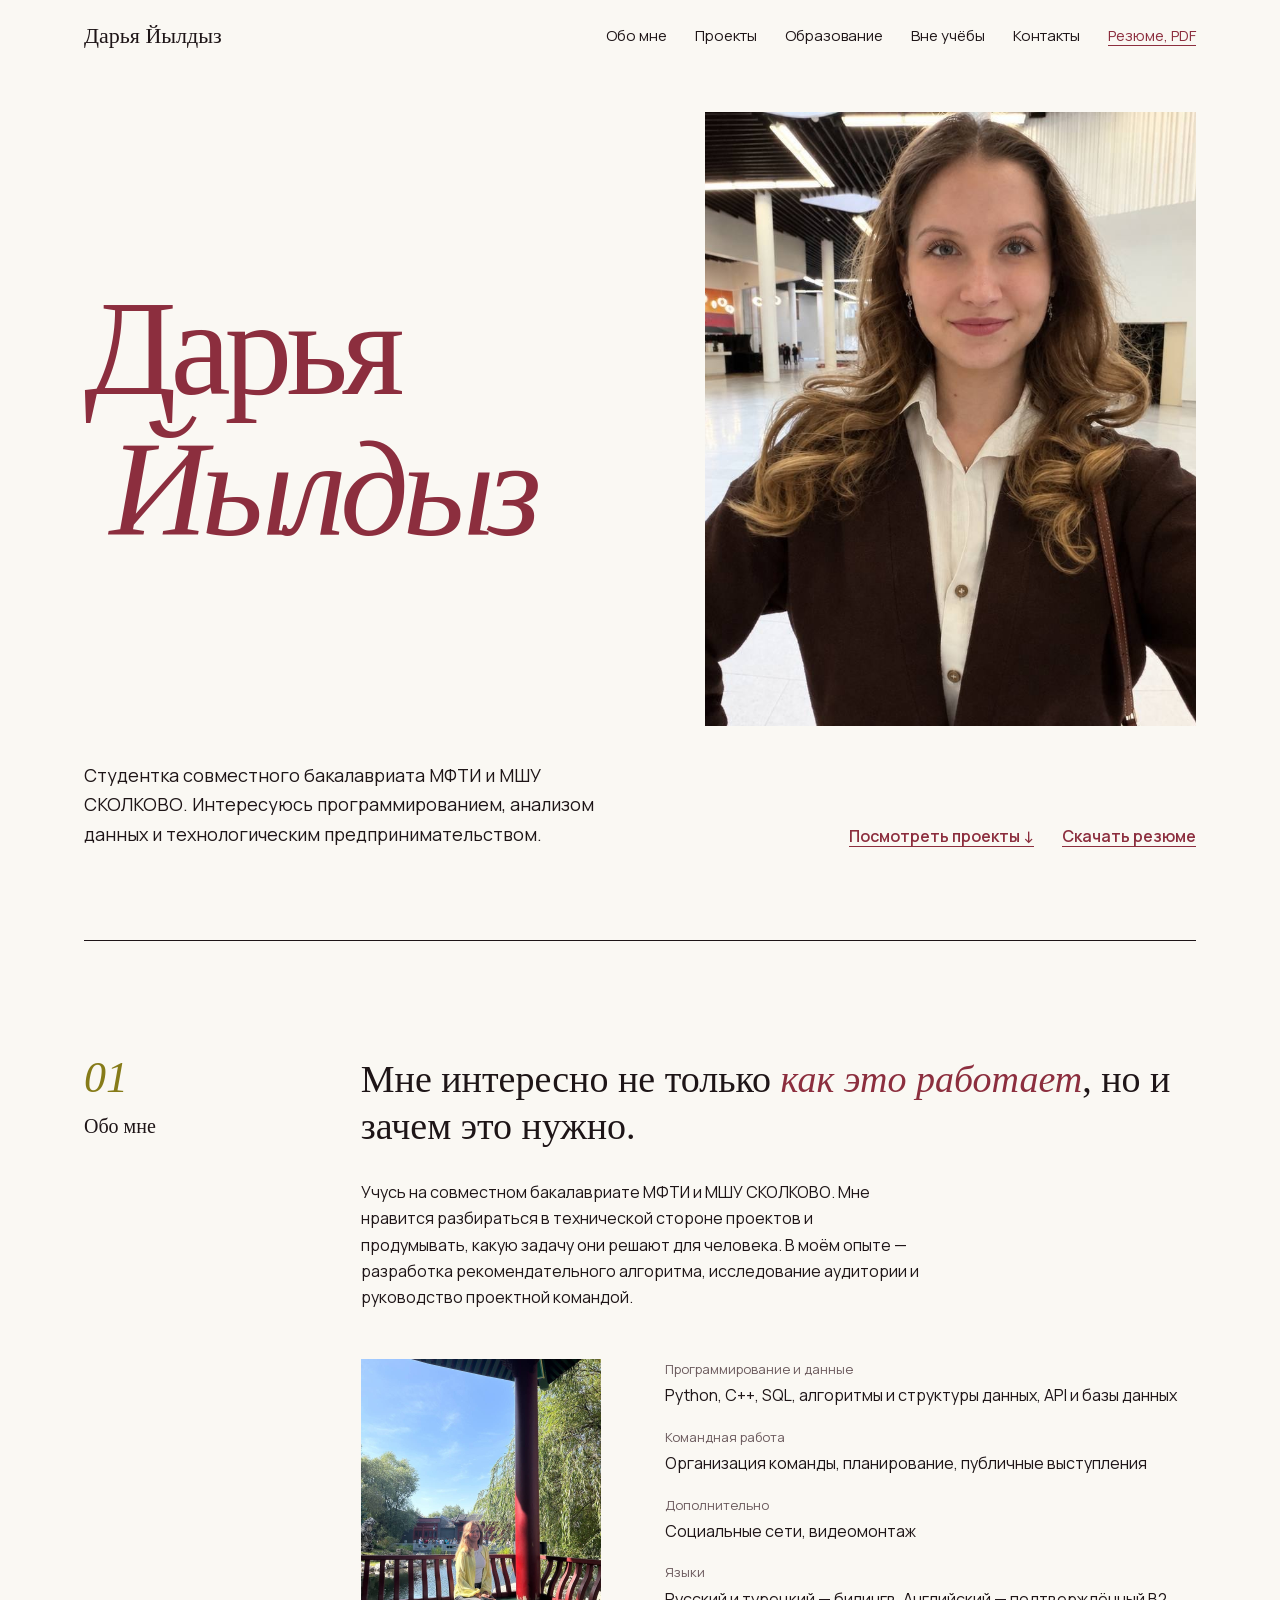
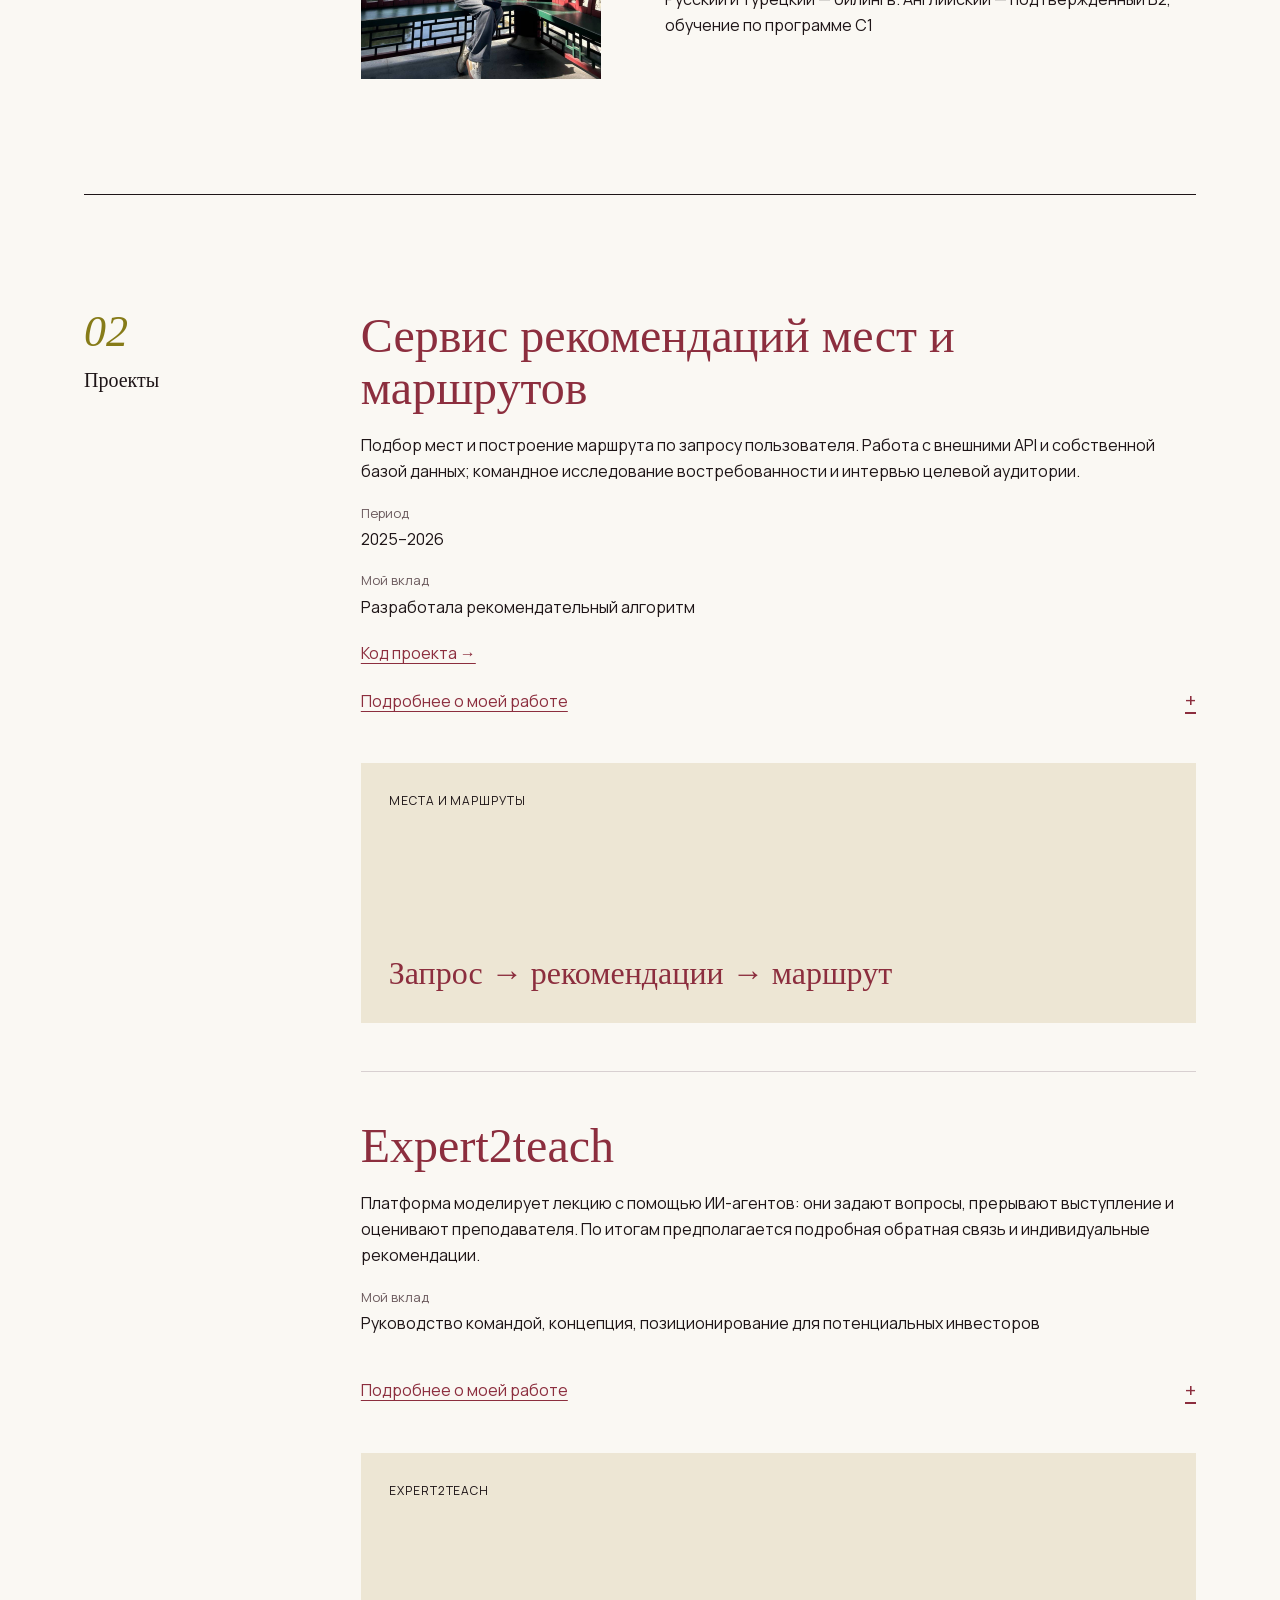
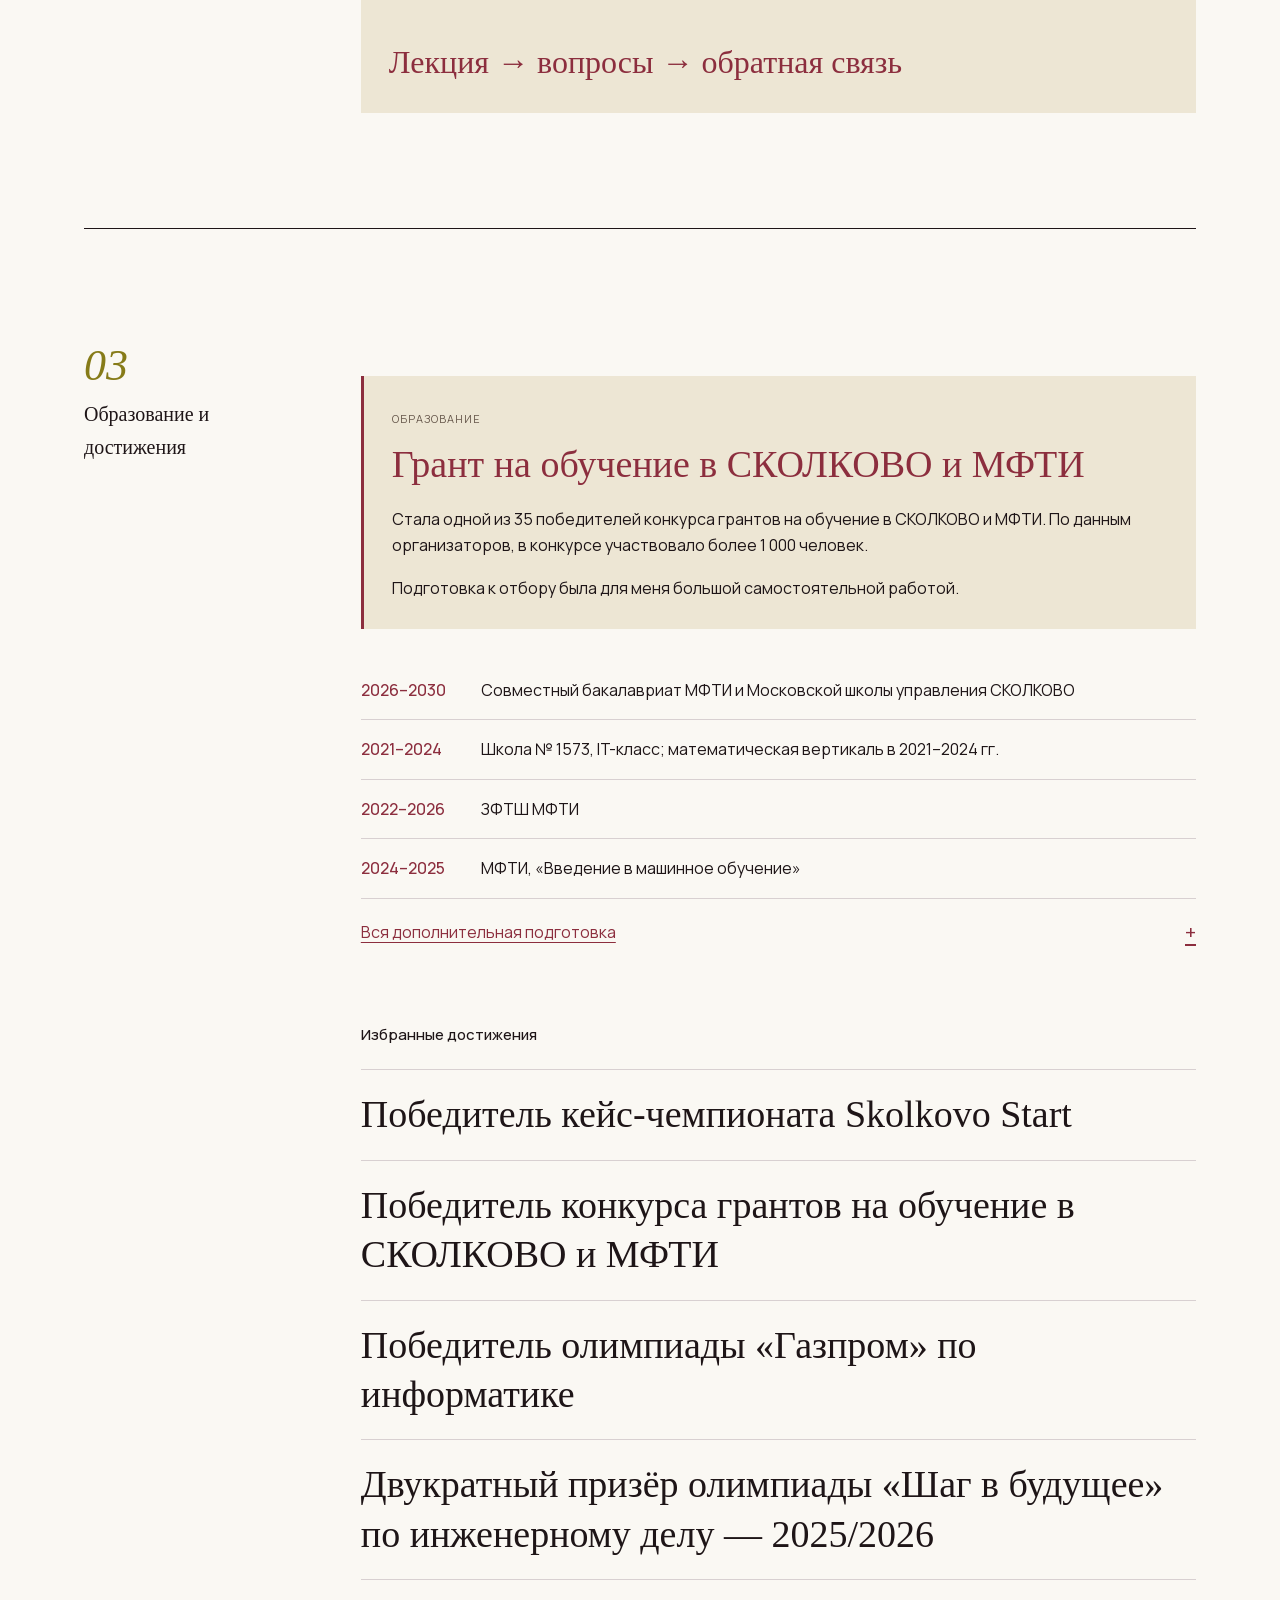
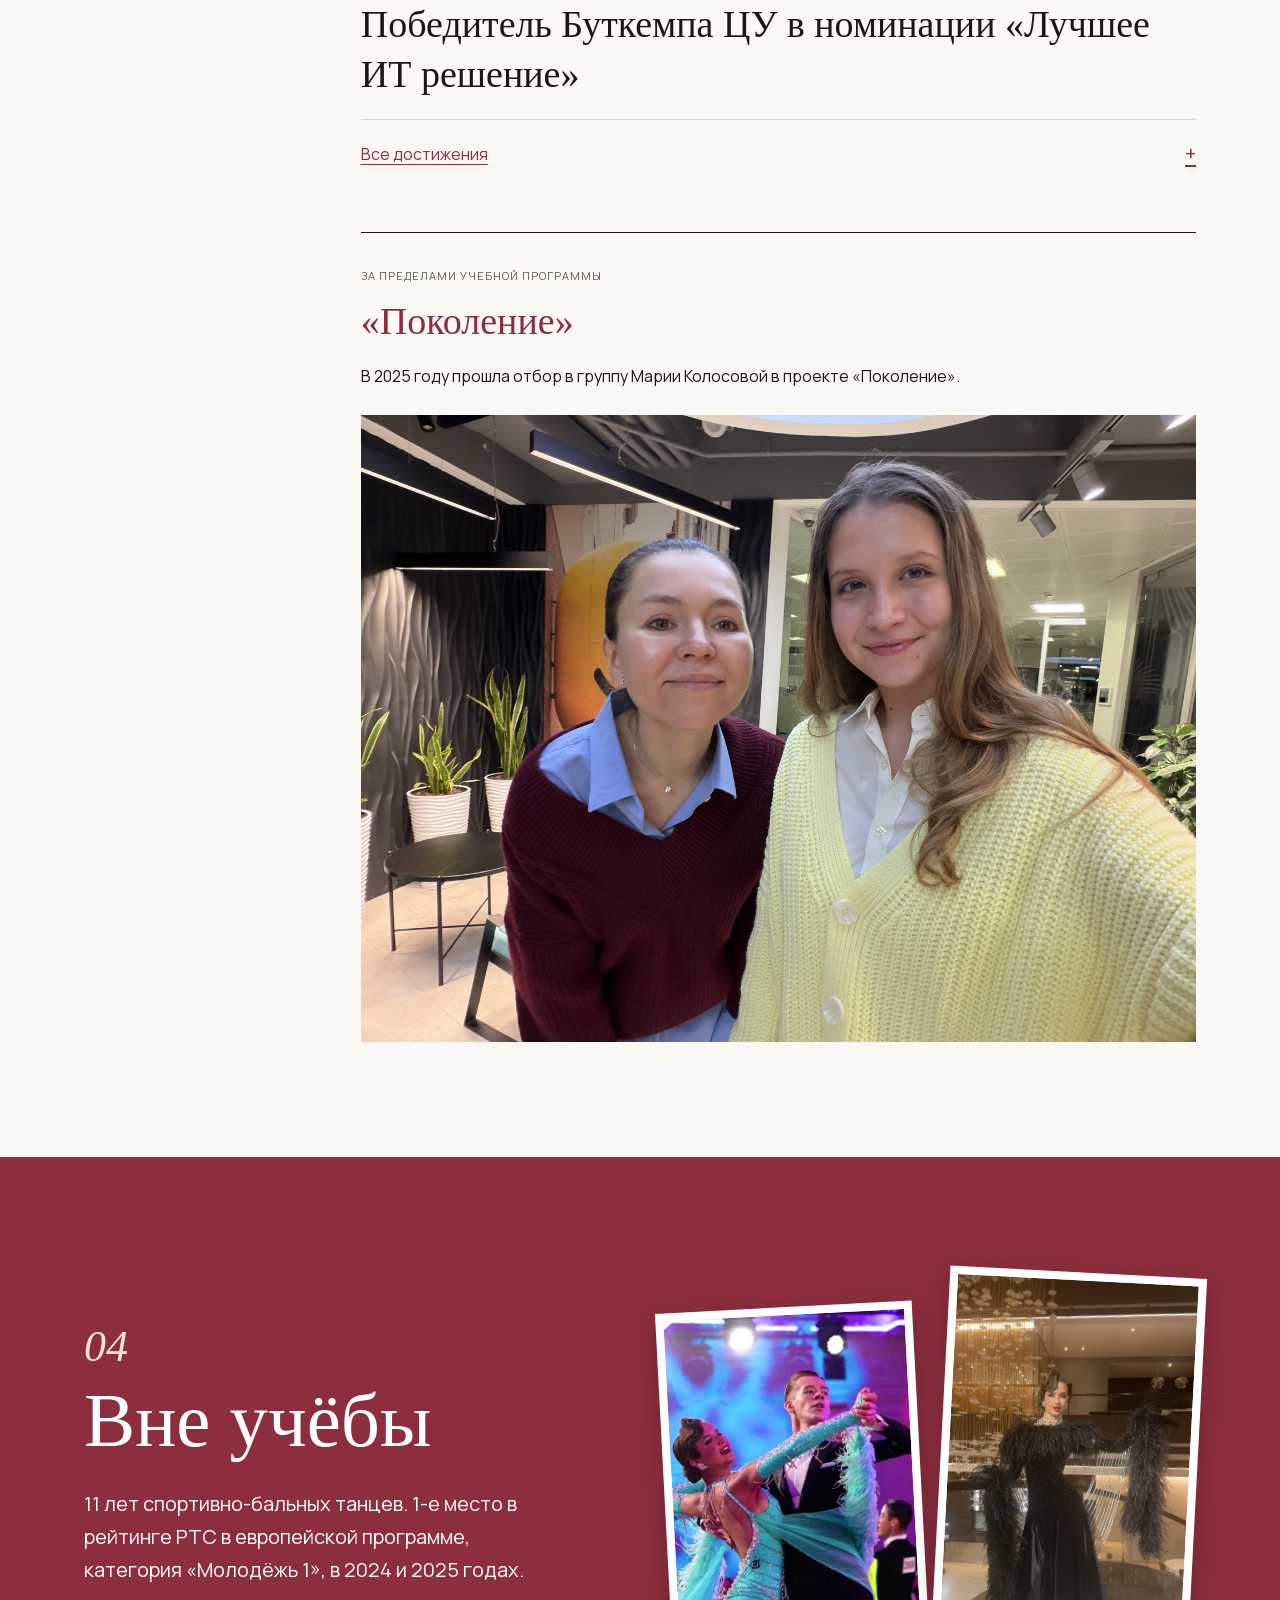
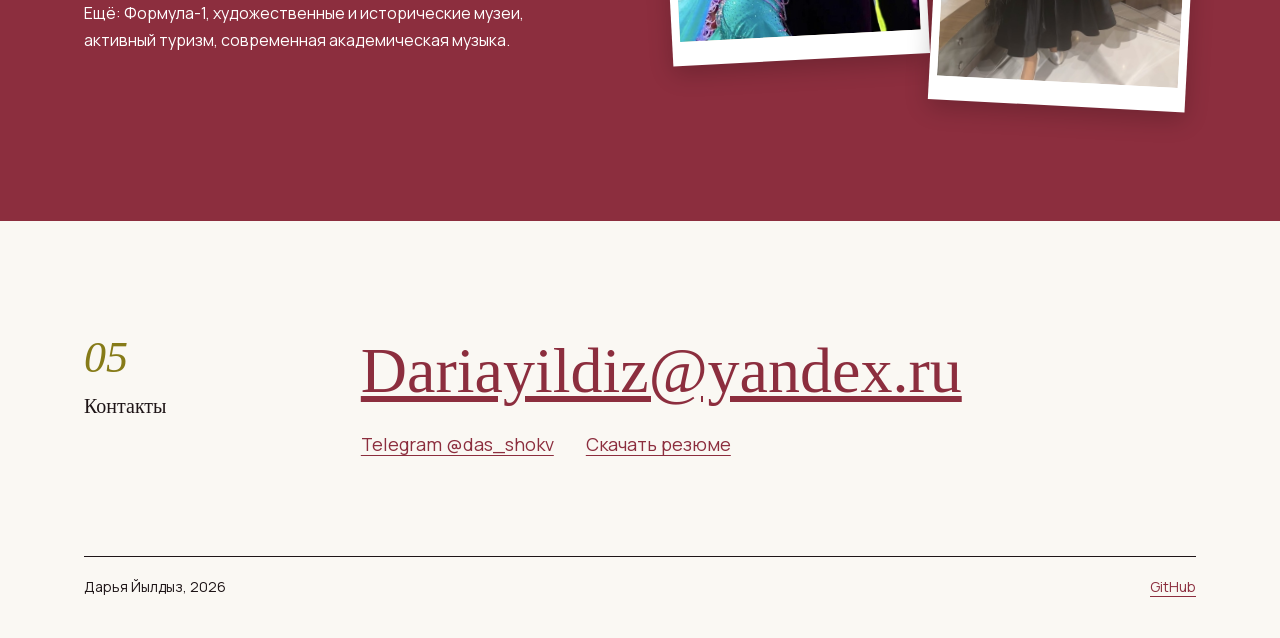
==== commit 830c7aa5: "Add files via upload" ====
--- a/index.html
+++ b/index.html
@@ -311,8 +311,8 @@
 details{padding:12px 0}
 summary{cursor:pointer;color:#8C2E3E;min-height:44px;display:flex;align-items:center;text-decoration:underline;text-underline-offset:4px}
 .ph2{background:#fff;padding:10px 10px 36px;box-shadow:0 8px 24px rgba(0,0,0,.3)}
-</style><meta content="Дарья Йылдыз — студентка МФТИ и МШУ СКОЛКОВО. Проекты, достижения, образование и танцы." name="description"/><meta content="Дарья Йылдыз" property="og:title"/><meta content="Проекты, образование и немного личного" property="og:description"/><meta content="website" property="og:type"/><style>
-html{scroll-behavior:smooth;scroll-padding-top:24px}body{background:#FAF8F3}button{font:inherit}button:focus-visible{outline:3px solid #8C2E3E;outline-offset:4px}img{max-width:100%}.skip{position:fixed;top:-100px;left:12px;z-index:100;background:#EDE6D4;padding:12px}.skip:focus{top:10px}.menu-toggle{display:none}.photo-slot{width:100%;height:100%;overflow:hidden;background:#EDE6D4}.photo{display:block;width:100%;height:100%;object-fit:cover}.hero{padding-top:40px;padding-bottom:90px;display:grid;grid-template-columns:minmax(0,1.2fr) minmax(0,1fr);gap:35px 32px;align-items:center}.hero-title{grid-column:1;grid-row:1;color:#8C2E3E;font-size:clamp(72px,10.6vw,145px);font-weight:400;letter-spacing:-.045em;line-height:1.04;margin:0;min-width:0}.hero-title i{display:inline-block;padding-left:clamp(0px,2vw,32px)}.hero-photo{grid-column:2;grid-row:1;min-width:0}.hero-photo .photo-slot{aspect-ratio:4/5}.hero-photo .photo{object-position:51% 30%}.hero-intro{grid-column:1/-1;display:flex;gap:28px 50px;justify-content:space-between;align-items:flex-end;min-width:0}.hero-intro p{margin:0;min-width:0}.hero-intro p:first-child{max-width:540px;font-size:18px}.hero-intro p:last-child{display:flex;flex-wrap:wrap;gap:18px 28px;font-weight:600}.project-visual{min-height:260px;height:100%;padding:28px;background:#EDE6D4;display:flex;flex-direction:column;justify-content:space-between;gap:28px;overflow-wrap:anywhere}.project-visual>span{font-size:12px;text-transform:uppercase;letter-spacing:.08em}.project-visual>div{font:32px/1.35 Georgia,serif;color:#8C2E3E}summary{gap:12px}summary:after{content:'+';margin-left:auto;font-size:20px}details[open]>summary:after{content:'−'}details li{margin:12px 0}h1,h2,h3,p,dd,span,a{overflow-wrap:break-word}.main,.side,.proj>div{min-width:0}.row span{min-width:0;overflow-wrap:anywhere}.life-grid{display:grid;grid-template-columns:minmax(0,1fr) minmax(0,1fr);gap:48px;align-items:center}.life-copy{min-width:0}.life-photos{display:grid;grid-template-columns:minmax(0,1fr) minmax(0,1fr);align-items:start;gap:18px;min-width:0}.life-photos .ph2{min-width:0;background:white;box-shadow:0 8px 24px #0003;padding:8px 8px 24px}.life-photos .ph2:first-child{transform:rotate(-3deg);margin-top:35px}.life-photos .ph2:last-child{transform:rotate(3deg)}.life-photos .photo-slot{aspect-ratio:3/4}.life-photos .photo{object-position:center 30%}.photo-slot[data-photo=gazebo] .photo{object-position:48% 55%}.photo-slot[data-photo=dance-pair] .photo{object-position:43% center}.photo-slot[data-photo=dance-dress]{aspect-ratio:3/5}.photo-slot[data-photo=dance-dress] .photo{object-position:center center}.sec{scroll-margin-top:20px}.grant-story{margin:32px 0;padding:28px;background:#EDE6D4;border-left:3px solid #8C2E3E}.grant-story h3,.generation h3{font:400 clamp(26px,3vw,38px)/1.2 'Playfair Display',Georgia,serif;color:#8C2E3E;margin:12px 0 18px}.grant-story p:last-child{margin-bottom:0}.eyebrow{font-size:11px;letter-spacing:.09em;text-transform:uppercase;color:#66574B}.achievements{margin-top:56px}.section-subtitle{font-size:15px;font-weight:500;margin:0 0 22px}.achievement{font:400 clamp(24px,3.2vw,38px)/1.3 'Playfair Display',Georgia,serif;padding:20px 0;margin:0;border-top:1px solid #D8D0D1}.achievement:last-of-type{border-bottom:1px solid #D8D0D1}.awards-list{list-style:none;margin:0;padding:0}.awards-list li{display:block;padding:14px 0;margin:0;border-bottom:1px solid #D8D0D1}.generation{margin-top:44px;padding-top:28px;border-top:1px solid #1E1517}.generation p{margin:0}
+</style><meta content="Дарья Йылдыз — студентка МФТИ и МШУ СКОЛКОВО. Проекты, образование, достижения и танцы." name="description"/><meta content="Дарья Йылдыз" property="og:title"/><meta content="Проекты, образование и немного личного" property="og:description"/><meta content="website" property="og:type"/><style>
+html{scroll-behavior:smooth;scroll-padding-top:24px}body{background:#FAF8F3}button{font:inherit}button:focus-visible{outline:3px solid #8C2E3E;outline-offset:4px}img{max-width:100%}.skip{position:fixed;top:-100px;left:12px;z-index:100;background:#EDE6D4;padding:12px}.skip:focus{top:10px}.menu-toggle{display:none}.photo-slot{width:100%;height:100%;overflow:hidden;background:#EDE6D4}.photo{display:block;width:100%;height:100%;object-fit:cover}.hero{padding-top:40px;padding-bottom:90px;display:grid;grid-template-columns:minmax(0,1.2fr) minmax(0,1fr);gap:35px 32px;align-items:center}.hero-title{grid-column:1;grid-row:1;color:#8C2E3E;font-size:clamp(72px,10.6vw,145px);font-weight:400;letter-spacing:-.045em;line-height:1.04;margin:0;min-width:0}.hero-title i{display:inline-block;padding-left:clamp(0px,2vw,32px)}.hero-photo{grid-column:2;grid-row:1;min-width:0}.hero-photo .photo-slot{aspect-ratio:4/5}.hero-photo .photo{object-position:51% 30%}.hero-intro{grid-column:1/-1;display:flex;gap:28px 50px;justify-content:space-between;align-items:flex-end;min-width:0}.hero-intro p{margin:0;min-width:0}.hero-intro p:first-child{max-width:540px;font-size:18px}.hero-intro p:last-child{display:flex;flex-wrap:wrap;gap:18px 28px;font-weight:600}.project-visual{min-height:260px;height:100%;padding:28px;background:#EDE6D4;display:flex;flex-direction:column;justify-content:space-between;gap:28px;overflow-wrap:anywhere}.project-visual>span{font-size:12px;text-transform:uppercase;letter-spacing:.08em}.project-visual>div{font:32px/1.35 Georgia,serif;color:#8C2E3E}summary{gap:12px}summary:after{content:'+';margin-left:auto;font-size:20px}details[open]>summary:after{content:'−'}details li{margin:12px 0}h1,h2,h3,p,dd,span,a{overflow-wrap:break-word}.main,.side,.proj>div{min-width:0}.row span{min-width:0;overflow-wrap:anywhere}.life-grid{display:grid;grid-template-columns:minmax(0,1fr) minmax(0,1fr);gap:48px;align-items:center}.life-copy{min-width:0}.life-photos{display:grid;grid-template-columns:minmax(0,1fr) minmax(0,1fr);align-items:start;gap:18px;min-width:0}.life-photos .ph2{min-width:0;background:white;box-shadow:0 8px 24px #0003;padding:8px 8px 24px}.life-photos .ph2:first-child{transform:rotate(-3deg);margin-top:35px}.life-photos .ph2:last-child{transform:rotate(3deg)}.life-photos .photo-slot{aspect-ratio:3/4}.life-photos .photo{object-position:center 30%}.photo-slot[data-photo=gazebo] .photo{object-position:48% 55%}.photo-slot[data-photo=dance-pair] .photo{object-position:43% center}.photo-slot[data-photo=dance-dress]{aspect-ratio:3/5}.photo-slot[data-photo=dance-dress] .photo{object-position:center center}.sec{scroll-margin-top:20px}.grant-story{margin:32px 0;padding:28px;background:#EDE6D4;border-left:3px solid #8C2E3E}.grant-story h3,.generation h3{font:400 clamp(26px,3vw,38px)/1.2 'Playfair Display',Georgia,serif;color:#8C2E3E;margin:12px 0 18px}.grant-story p:last-child{margin-bottom:0}.eyebrow{font-size:11px;letter-spacing:.09em;text-transform:uppercase;color:#66574B}.achievements{margin-top:56px}.section-subtitle{font-size:15px;font-weight:500;margin:0 0 22px}.achievement{font:400 clamp(24px,3.2vw,38px)/1.3 'Playfair Display',Georgia,serif;padding:20px 0;margin:0;border-top:1px solid #D8D0D1}.achievement:last-of-type{border-bottom:1px solid #D8D0D1}.awards-list{list-style:none;margin:0;padding:0}.awards-list li{display:block;padding:14px 0;margin:0;border-bottom:1px solid #D8D0D1}.generation{margin-top:44px;padding-top:28px;border-top:1px solid #1E1517;display:grid;gap:26px}.generation p{margin:0}.generation-photo{margin:0;min-width:0}.generation-photo .photo{width:100%;height:auto;object-fit:contain;display:block}
 @media(min-width:900px){.proj{flex-direction:column}.proj>div{flex-basis:auto!important}.proj>div:has(.project-visual){aspect-ratio:16/7!important}.proj h3{max-width:680px}}
 @media(max-width:900px){.hero{column-gap:24px}.hero-title{font-size:clamp(64px,10.3vw,98px)}.side{flex-basis:150px}.main{flex-basis:350px}.life-grid{gap:32px}.life-photos{gap:12px}.hero-intro{align-items:flex-start;flex-direction:column}}
 @media(max-width:650px){.js .menu-toggle{display:inline-flex;background:transparent;color:#8C2E3E;border:1px solid #8C2E3E55;padding:10px 12px}.js .nav{display:none;width:100%;padding:12px 0}.js .nav.open{display:flex;flex-direction:column;align-items:stretch;gap:0}.nav a{padding:4px 0}.hero{grid-template-columns:minmax(0,1fr);padding-top:24px;padding-bottom:60px;gap:28px}.hero-title{grid-column:1;grid-row:1;font-size:clamp(64px,16vw,103px);line-height:1}.hero-title i{padding-left:10vw}.hero-photo{grid-column:1;grid-row:2;width:100%}.hero-photo .photo-slot{aspect-ratio:5/4}.hero-photo .photo{object-position:51% 30%}.hero-intro{grid-column:1;grid-row:3;gap:24px}.hero-intro p:first-child{font-size:16px}.hero-intro p:last-child{gap:16px 24px;font-size:15px}.side{flex-basis:100%;display:flex;align-items:center;gap:18px}.side h2{margin:0}.side .n{font-size:36px}.main{flex-basis:100%}.sec{gap:30px}.big{font-size:26px}.row{gap:12px}.row b{flex-basis:85px;font-size:12px}.row span{font-size:14px}.proj>div{flex-basis:100%!important}.proj>div:has(.project-visual){aspect-ratio:auto!important}.life-grid{grid-template-columns:minmax(0,1fr);gap:30px}.life-copy p{font-size:16px!important}.life-photos{gap:20px;padding:0 7px 10px}.life-photos .ph2{padding:6px 6px 18px}#contacts .main a.d{font-size:clamp(23px,6.8vw,40px)!important;overflow-wrap:anywhere}.grant-story{padding:22px 18px}.achievement{font-size:26px}}
@@ -373,7 +373,7 @@
 <section class="sec" id="edu">
 <div class="side"><div class="n">03</div><h2>Образование и достижения</h2></div>
 <div class="main">
-<aside aria-labelledby="grant-title" class="grant-story"><span class="eyebrow">Образование</span><h3 id="grant-title">Грант на обучение в СКОЛКОВО</h3><p>Стала одной из 35 победителей конкурса грантов на обучение в МШУ СКОЛКОВО. По данным организаторов, в конкурсе участвовало более 1 000 человек.</p><p>Подготовка к отбору была для меня большой самостоятельной работой.</p></aside><div class="row"><b>2026–2030</b><span>Совместный бакалавриат МФТИ и Московской школы управления СКОЛКОВО</span></div>
+<aside aria-labelledby="grant-title" class="grant-story"><span class="eyebrow">Образование</span><h3 id="grant-title">Грант на обучение в СКОЛКОВО и МФТИ</h3><p>Стала одной из 35 победителей конкурса грантов на обучение в СКОЛКОВО и МФТИ. По данным организаторов, в конкурсе участвовало более 1 000 человек.</p><p>Подготовка к отбору была для меня большой самостоятельной работой.</p></aside><div class="row"><b>2026–2030</b><span>Совместный бакалавриат МФТИ и Московской школы управления СКОЛКОВО</span></div>
 <div class="row"><b>2021–2024</b><span>Школа № 1573, IT-класс; математическая вертикаль в 2021–2024 гг.</span></div>
 <div class="row"><b>2022–2026</b><span>ЗФТШ МФТИ</span></div>
 <div class="row"><b>2024–2025</b><span>МФТИ, «Введение в машинное обучение»</span></div>
@@ -384,8 +384,8 @@
 <div class="row"><b>2025</b><span>Яндекс Кружок, олимпиадное программирование, параллель B′</span></div>
 <div class="row"><b>2026</b><span>«МирЭк Junior»; Буткемп ЦУ</span></div>
 </details>
-<div class="achievements" style=""><h3 class="section-subtitle">Избранные достижения</h3><p class="achievement">Победитель кейс-чемпионата Skolkovo Start</p><p class="achievement">Победитель конкурса грантов на обучение в МШУ СКОЛКОВО</p><p class="achievement">Победитель олимпиады «Газпром» по информатике</p><p class="achievement">Двукратный призёр олимпиады «Шаг в будущее» по инженерному делу — 2025/2026</p><p class="achievement">Победитель Буткемпа ЦУ в номинации «Лучшее ИТ решение»</p><details><summary>Все достижения</summary><ul class="awards-list"><li>Победитель кейс-чемпионата Skolkovo Start.</li><li>Победитель конкурса грантов на обучение в МШУ СКОЛКОВО — одна из 35 победителей; более 1 000 участников, по данным организаторов.</li><li>Призёр регионального этапа всероссийского кейс-чемпионата «Ключ» — 2025.</li><li>Победитель заключительного этапа Кибербоя.</li><li>Двукратный призёр олимпиады «Шаг в будущее» по инженерному делу — 2025/2026.</li><li>Победитель конференции «Инженеры будущего» — 2025.</li><li>Победитель конференции «От атома до галактики» — 2025.</li><li>Призёр конференции «Наука для жизни» — 2025.</li><li>Победитель олимпиады «Газпром» по информатике.</li><li>Призёр Плехановской олимпиады школьников.</li><li>Призёр олимпиады РГГУ по русскому языку.</li><li>Призёр олимпиады «Изумруд» по информатике.</li><li>Призёр олимпиады «Робофест» по физике.</li><li>Призёр II степени Зимней олимпиады МШП.</li><li>2-е место на командной олимпиаде МШП.</li><li>Дипломант III степени олимпиады по информатике олимпиадных школ МФТИ — 2025.</li><li>Победитель Буткемпа ЦУ в номинации «Лучшее ИТ решение»; вошла в тройку лучших на Буткемпе ЦУ.</li></ul></details></div>
-<article class="generation"><span class="eyebrow">За пределами учебной программы</span><h3>«Поколение»</h3><p>В 2025 году прошла отбор в группу Марии Колосовой в проекте «Поколение».</p></article></div>
+<div class="achievements" style=""><h3 class="section-subtitle">Избранные достижения</h3><p class="achievement">Победитель кейс-чемпионата Skolkovo Start</p><p class="achievement">Победитель конкурса грантов на обучение в СКОЛКОВО и МФТИ</p><p class="achievement">Победитель олимпиады «Газпром» по информатике</p><p class="achievement">Двукратный призёр олимпиады «Шаг в будущее» по инженерному делу — 2025/2026</p><p class="achievement">Победитель Буткемпа ЦУ в номинации «Лучшее ИТ решение»</p><details><summary>Все достижения</summary><ul class="awards-list"><li>Победитель кейс-чемпионата Skolkovo Start.</li><li>Победитель конкурса грантов на обучение в СКОЛКОВО и МФТИ — одна из 35 победителей; более 1 000 участников, по данным организаторов.</li><li>Призёр регионального этапа всероссийского кейс-чемпионата «Ключ» — 2025.</li><li>Победитель заключительного этапа Кибербоя.</li><li>Двукратный призёр олимпиады «Шаг в будущее» по инженерному делу — 2025/2026.</li><li>Победитель конференции «Инженеры будущего» — 2025.</li><li>Победитель конференции «От атома до галактики» — 2025.</li><li>Призёр конференции «Наука для жизни» — 2025.</li><li>Победитель олимпиады «Газпром» по информатике.</li><li>Призёр Плехановской олимпиады школьников.</li><li>Призёр олимпиады РГГУ по русскому языку.</li><li>Призёр олимпиады «Изумруд» по информатике.</li><li>Призёр олимпиады «Робофест» по физике.</li><li>Призёр II степени Зимней олимпиады МШП.</li><li>2-е место на командной олимпиаде МШП.</li><li>Дипломант III степени олимпиады по информатике олимпиадных школ МФТИ — 2025.</li><li>Победитель Буткемпа ЦУ в номинации «Лучшее ИТ решение»; вошла в тройку лучших на Буткемпе ЦУ.</li></ul></details></div>
+<article class="generation"><div class="generation-copy"><span class="eyebrow">За пределами учебной программы</span><h3>«Поколение»</h3><p>В 2025 году прошла отбор в группу Марии Колосовой в проекте «Поколение».</p></div><figure class="generation-photo"><img alt="Совместная фотография для раздела о проекте «Поколение»" class="photo" decoding="async" height="1125" loading="lazy" src="[data-uri]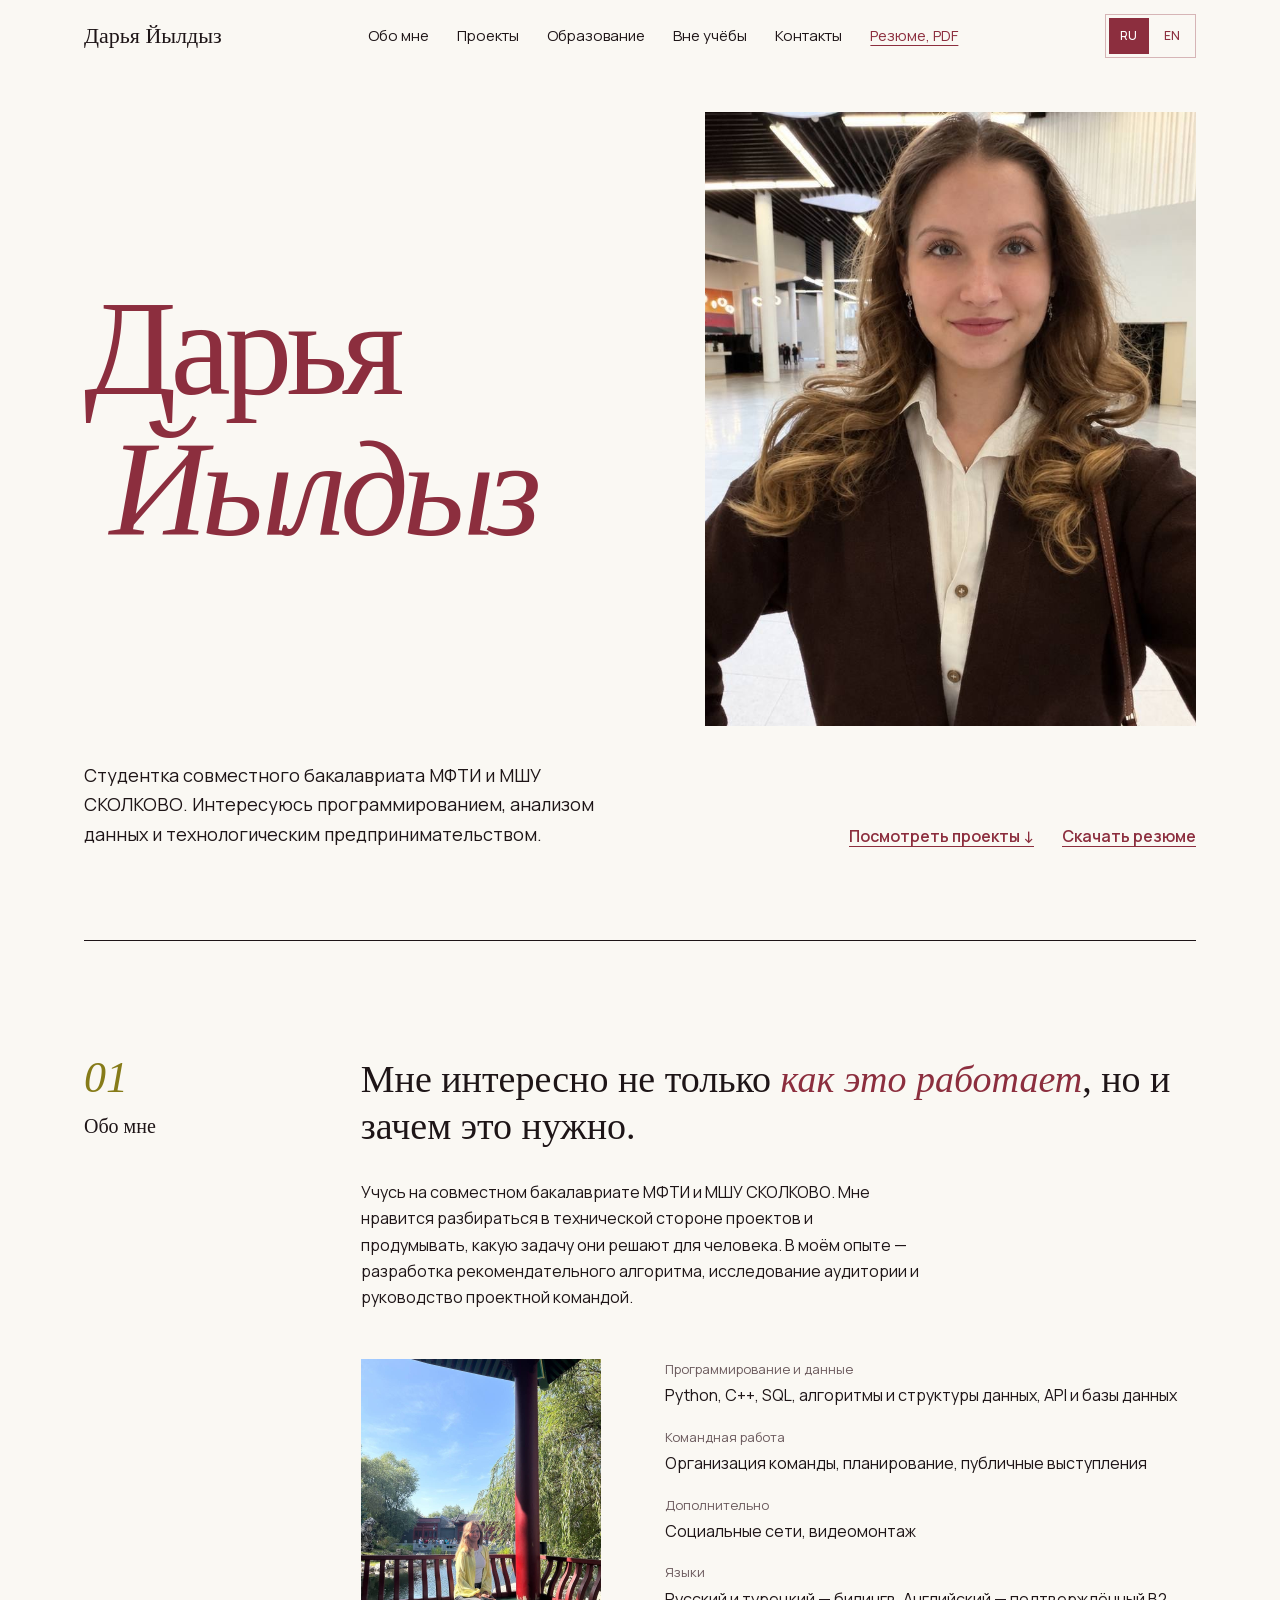
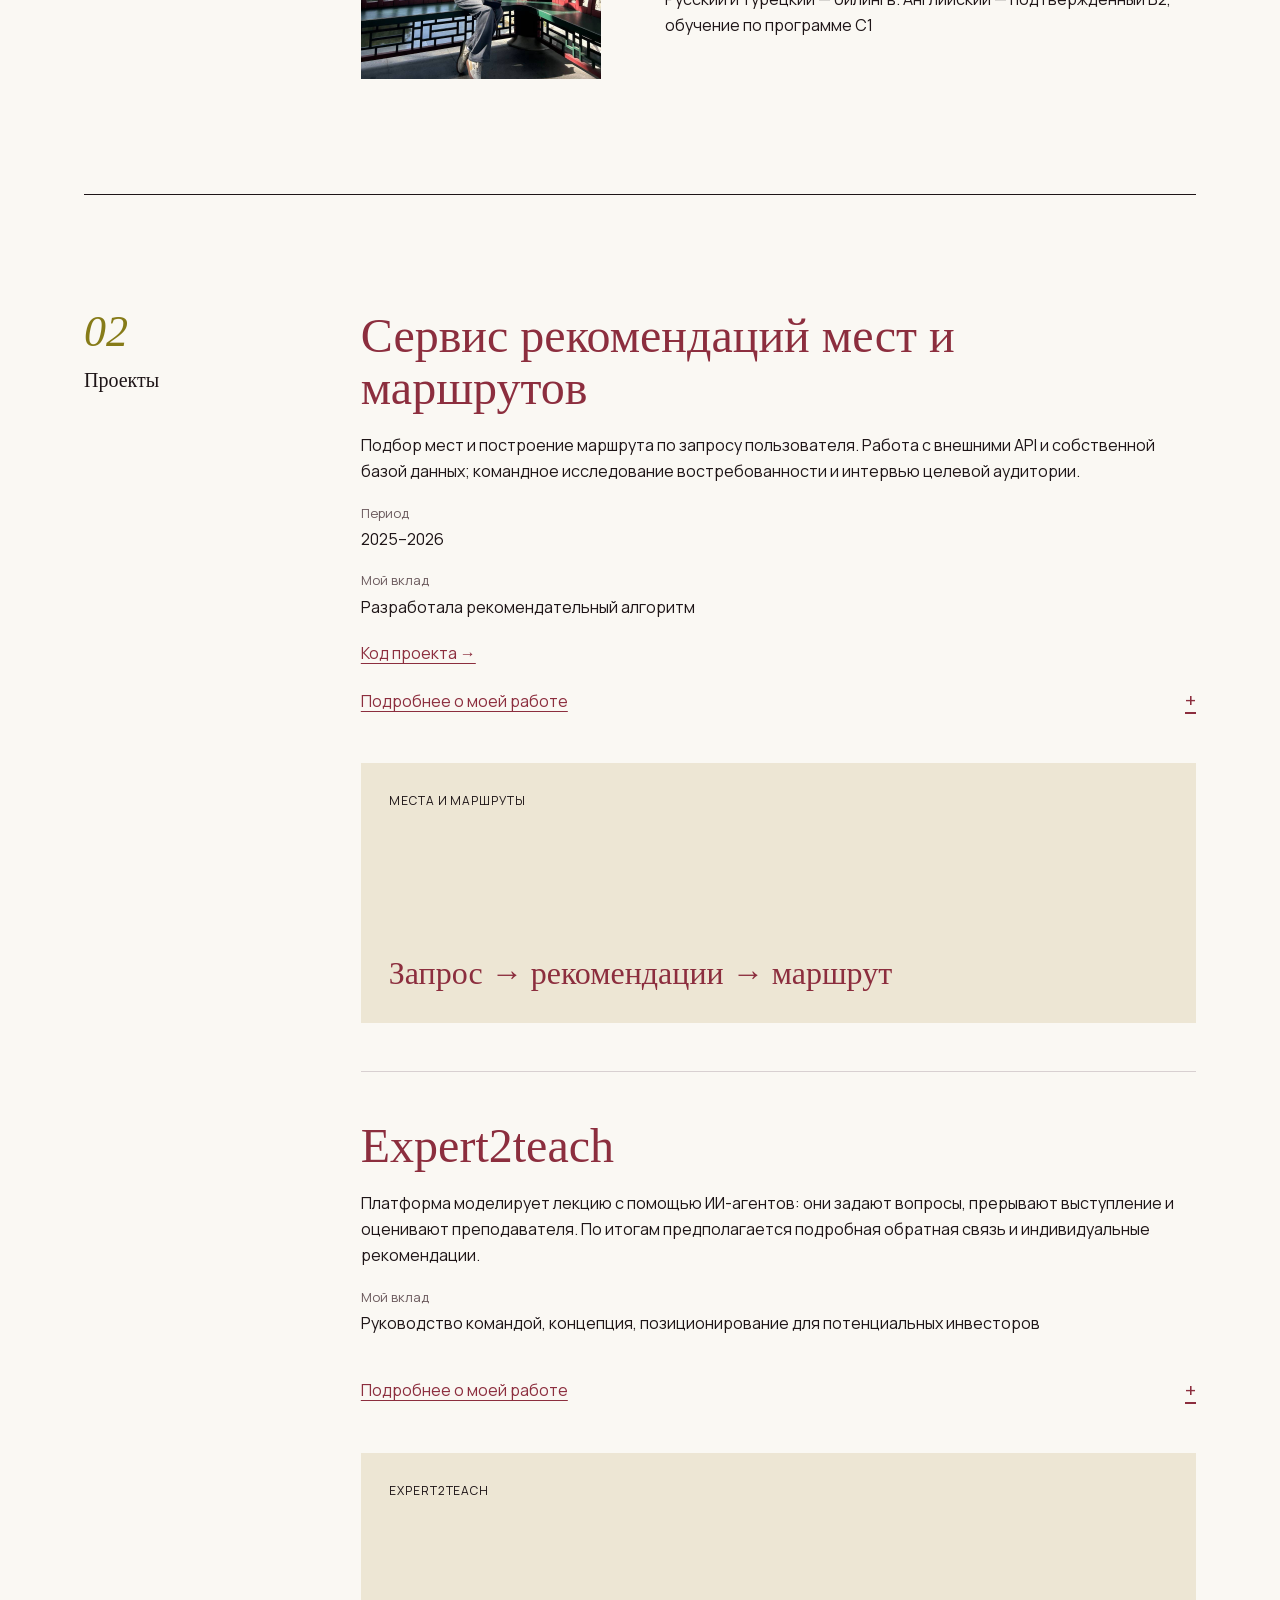
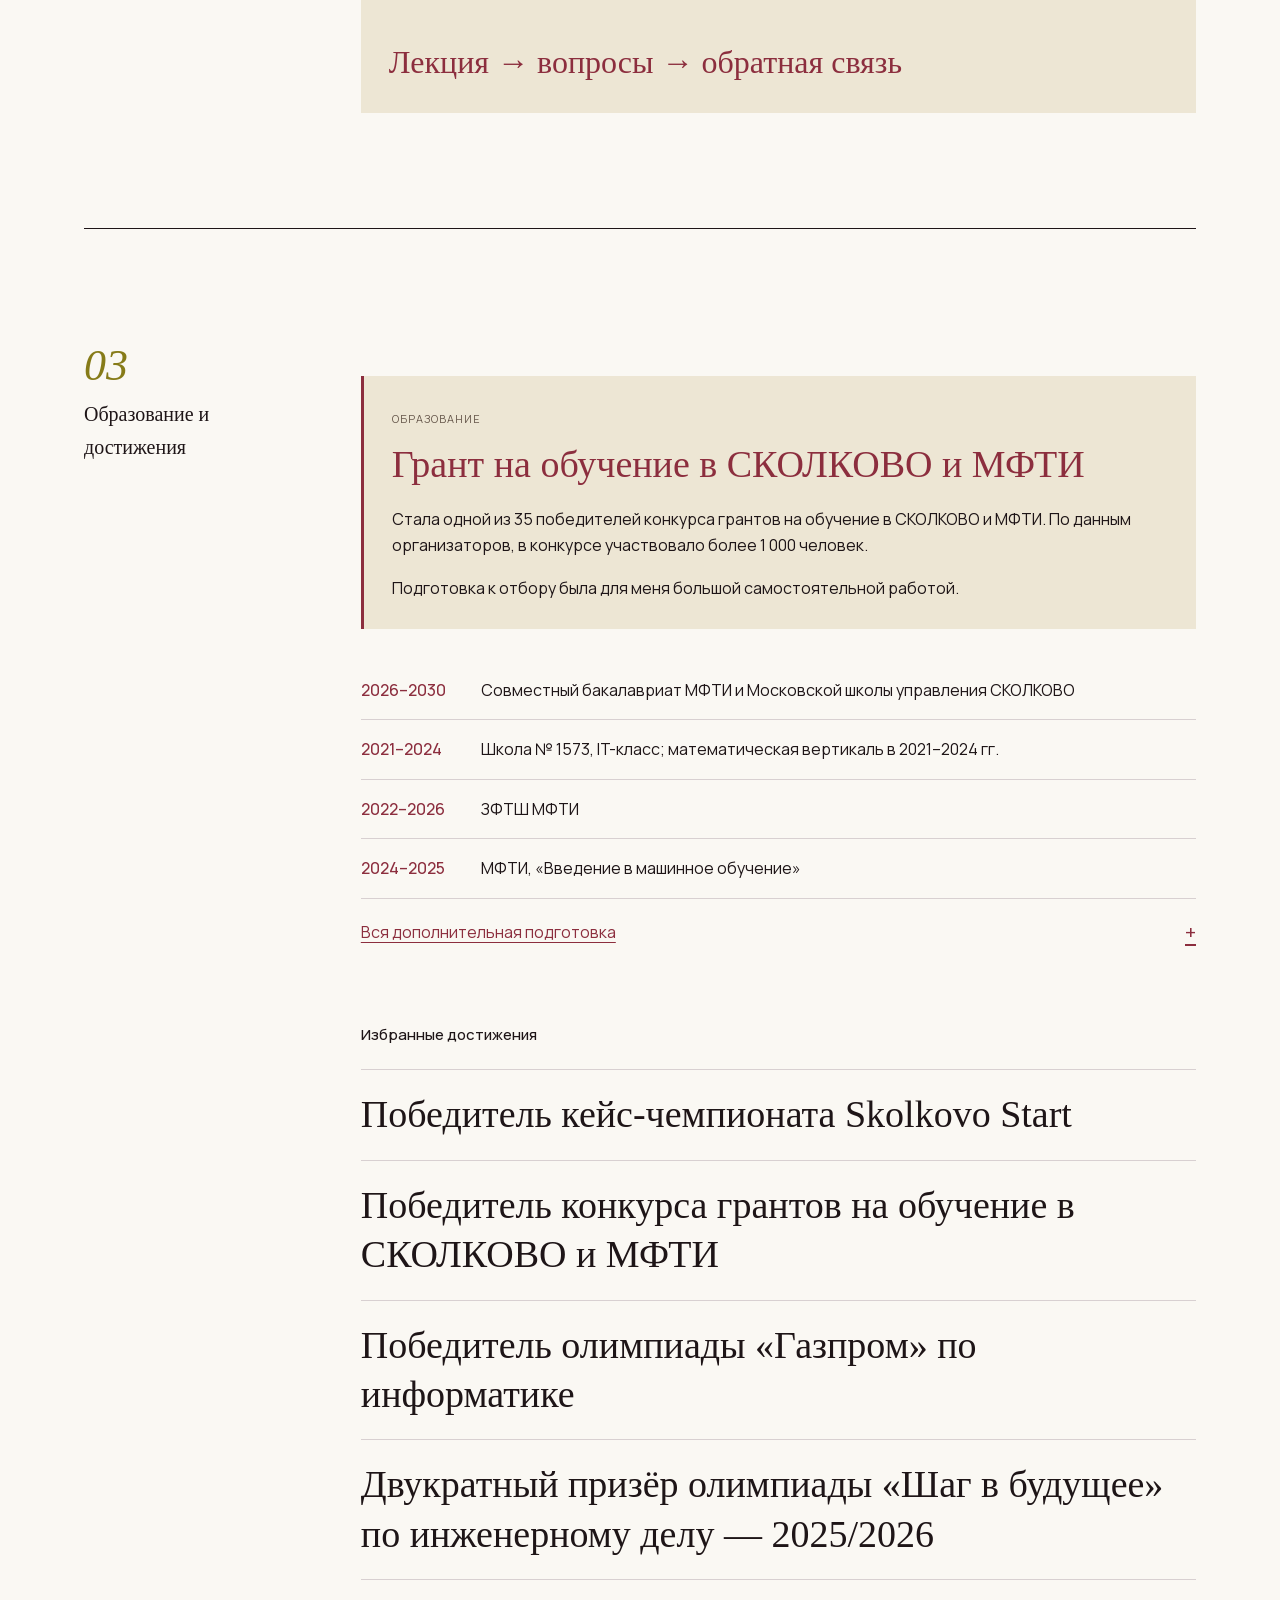
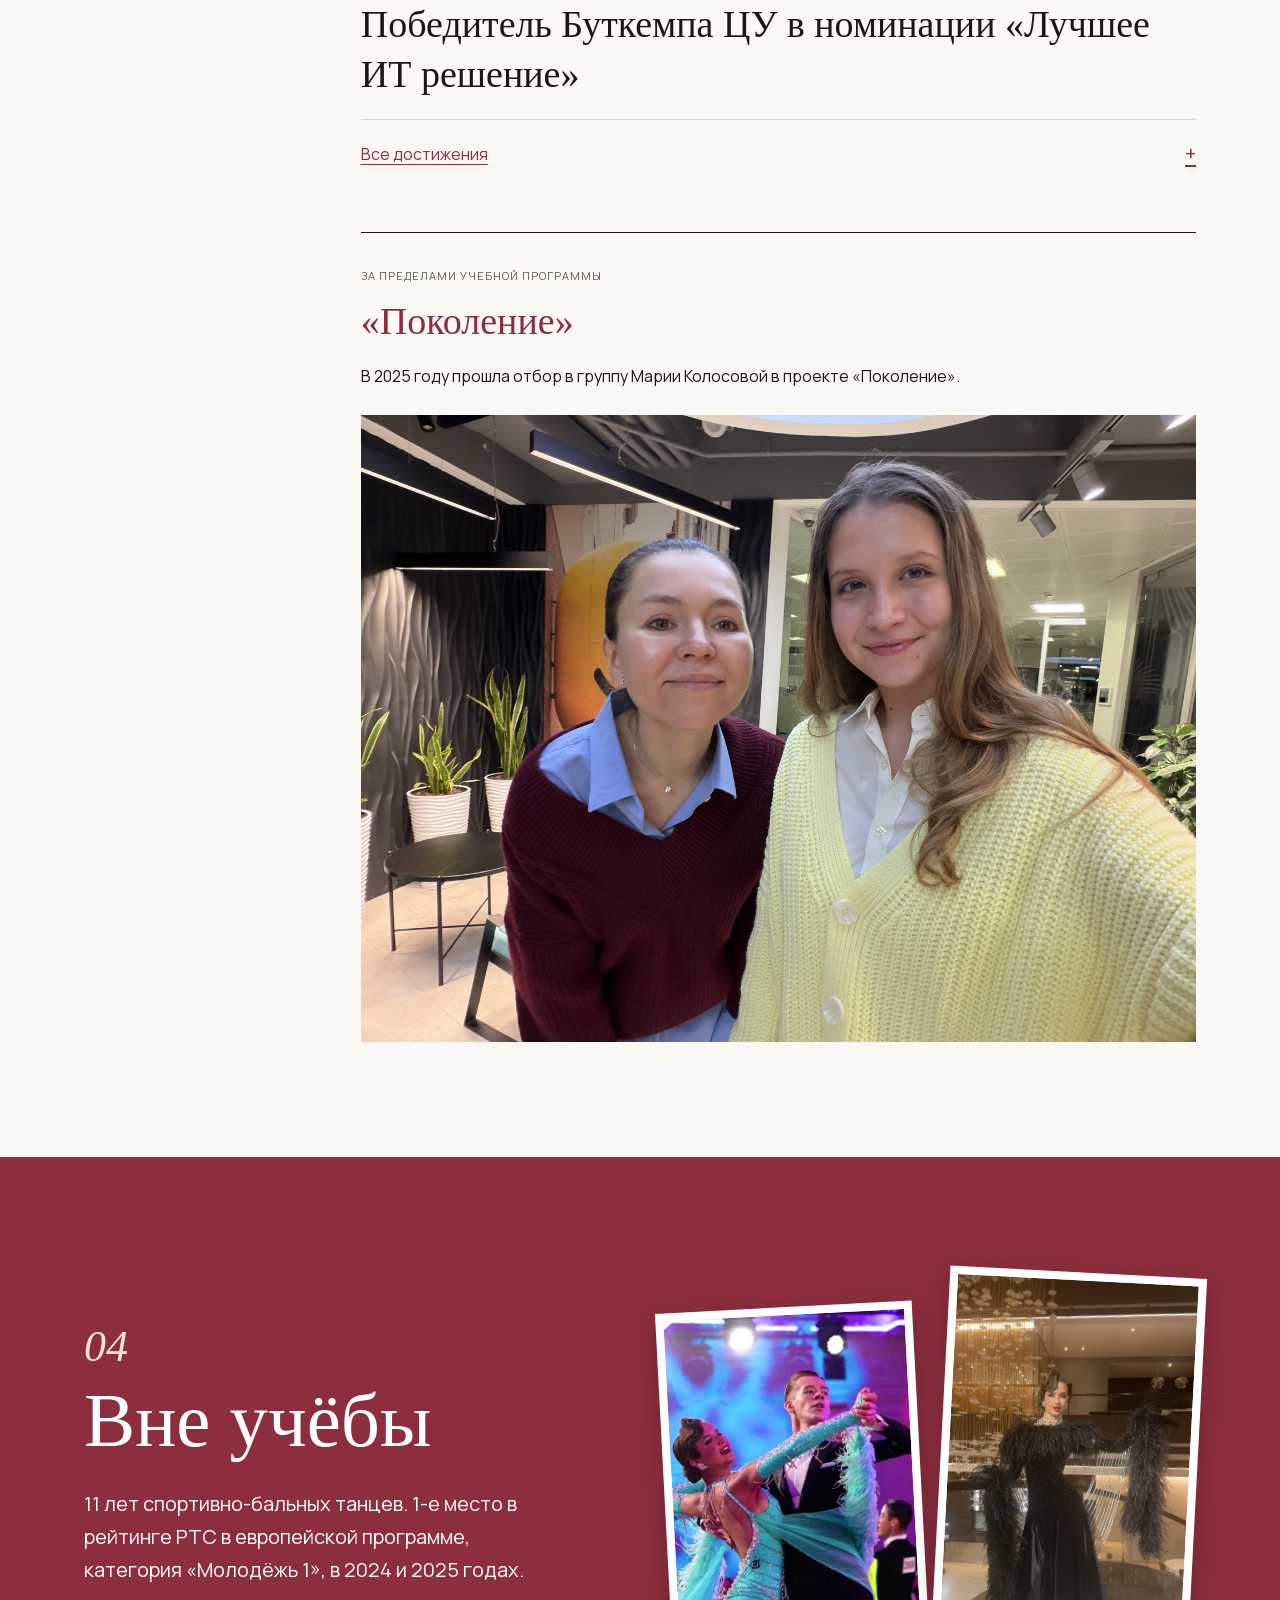
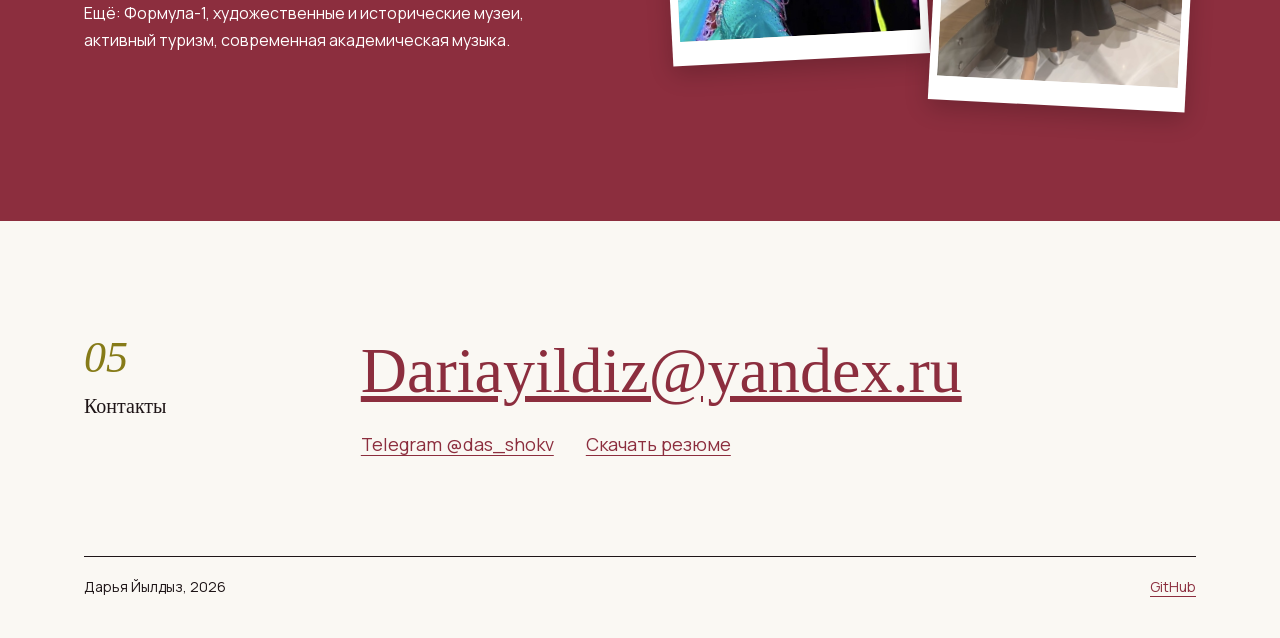
==== commit 84f305b3: "Add files via upload" ====
--- a/index.html
+++ b/index.html
@@ -415,4 +415,46 @@
 </main></div>
 
 
-<script>document.documentElement.classList.add('js');const toggle=document.querySelector('.menu-toggle'),nav=document.querySelector('#main-nav');function closeMenu(){nav.classList.remove('open');toggle.setAttribute('aria-expanded','false');}toggle.addEventListener('click',()=>{const open=toggle.getAttribute('aria-expanded')!=='true';toggle.setAttribute('aria-expanded',String(open));nav.classList.toggle('open',open);});nav.querySelectorAll('a').forEach(a=>a.addEventListener('click',closeMenu));document.addEventListener('keydown',e=>{if(e.key==='Escape'&&nav.classList.contains('open')){closeMenu();toggle.focus();}});</script></body></html>+<script>document.documentElement.classList.add('js');const toggle=document.querySelector('.menu-toggle'),nav=document.querySelector('#main-nav');function closeMenu(){nav.classList.remove('open');toggle.setAttribute('aria-expanded','false');}toggle.addEventListener('click',()=>{const open=toggle.getAttribute('aria-expanded')!=='true';toggle.setAttribute('aria-expanded',String(open));nav.classList.toggle('open',open);});nav.querySelectorAll('a').forEach(a=>a.addEventListener('click',closeMenu));document.addEventListener('keydown',e=>{if(e.key==='Escape'&&nav.classList.contains('open')){closeMenu();toggle.focus();}});</script><script data-site-language-script="1">(() => {
+'use strict';
+function init(){
+ if(document.querySelector('[data-site-languages]'))return;
+ const en={"Дарья Йылдыз": "Daria Yildiz", "Дарья": "Daria", "Йылдыз": "Yildiz", "Дарья Йылдыз, 2026": "Daria Yildiz, 2026", "Обо мне": "About me", "Проекты": "Projects", "Образование": "Education", "Вне учёбы": "Beyond studies", "Контакты": "Contact", "Резюме, PDF": "CV · PDF in Russian", "Скачать резюме": "Download CV (Russian)", "Посмотреть проекты ↓": "Explore projects ↓", "Перейти к содержанию": "Skip to content", "Меню ☰": "Menu ☰", "Меню": "Menu", "Основное меню": "Main navigation", "Студентка совместного бакалавриата МФТИ и МШУ СКОЛКОВО. Интересуюсь программированием, анализом данных и технологическим предпринимательством.": "I am an undergraduate student on the joint programme at MIPT and the Moscow School of Management SKOLKOVO. My interests include programming, data analysis and technology entrepreneurship.", "Мне интересно не только": "I’m interested not just in", "как это работает": "how things work", "но и зачем это нужно.": "but why they matter.", ", но и зачем это нужно.": ", but why they matter.", "Учусь на совместном бакалавриате МФТИ и МШУ СКОЛКОВО. Мне нравится разбираться в технической стороне проектов и продумывать, какую задачу они решают для человека. В моём опыте — разработка рекомендательного алгоритма, исследование аудитории и руководство проектной командой.": "I study on the joint undergraduate programme at MIPT and SKOLKOVO. I enjoy exploring the technical side of projects and understanding the problems they solve for people. My experience includes developing a recommendation algorithm, user research and leading a project team.", "Программирование и данные": "Programming and data", "Python, C++, SQL, алгоритмы и структуры данных, API и базы данных": "Python, C++, SQL, algorithms and data structures, APIs and databases", "Командная работа": "Teamwork", "Организация команды, планирование, публичные выступления": "Team coordination, planning and public speaking", "Дополнительно": "Other skills", "Социальные сети, видеомонтаж": "Social media and video editing", "Языки": "Languages", "Русский и турецкий — билингв. Английский — подтверждённый B2, обучение по программе C1": "Bilingual in Russian and Turkish. English: certified B2; currently studying at C1 level.", "Сервис рекомендаций мест и маршрутов": "Place recommendations and route planning", "Подбор мест и построение маршрута по запросу пользователя. Работа с внешними API и собственной базой данных; командное исследование востребованности и интервью целевой аудитории.": "A service that recommends places and plans routes based on a user’s request. The team worked with external APIs and its own database, researched demand and interviewed potential users.", "Период": "Dates", "Мой вклад": "My contribution", "Разработала рекомендательный алгоритм": "Developed the recommendation algorithm", "Код проекта →": "View code →", "Подробнее о моей работе": "More about my contribution", "Я разработала рекомендательный алгоритм подбора мест и формирования маршрута по запросу пользователя. В команде мы исследовали востребованность сервиса, проводили интервью целевой аудитории и работали с внешними API и собственной базой данных.": "I developed the recommendation algorithm for selecting places and building routes based on a user’s request. As a team, we researched demand, interviewed potential users and worked with external APIs and our own database.", "Платформа моделирует лекцию с помощью ИИ-агентов: они задают вопросы, прерывают выступление и оценивают преподавателя. По итогам предполагается подробная обратная связь и индивидуальные рекомендации.": "A platform concept for simulated teaching practice with AI agents that ask questions, interrupt and assess the lecture. The concept includes detailed feedback and personalised recommendations.", "Руководство командой, концепция, позиционирование для потенциальных инвесторов": "Team leadership, project concept and positioning for potential investors", "Я руководила командой, разрабатывала концепцию проекта и его позиционирование для потенциальных инвесторов. Концепция предусматривает тренировку проведения лекции с ИИ-агентами, обратную связь и индивидуальные рекомендации.": "I led the team and developed the project concept and positioning for potential investors. The concept provides for teaching practice with AI agents, followed by feedback and personalised recommendations.", "Места и маршруты": "Places and routes", "Запрос → рекомендации → маршрут": "Request → recommendations → route", "Лекция → вопросы → обратная связь": "Lecture → questions → feedback", "Образование и достижения": "Education and achievements", "Совместный бакалавриат МФТИ и Московской школы управления СКОЛКОВО": "Joint undergraduate programme at MIPT and the Moscow School of Management SKOLKOVO", "Школа № 1573, IT-класс; математическая вертикаль в 2021–2024 гг.": "School No. 1573, IT track; advanced mathematics programme in 2021–2024.", "ЗФТШ МФТИ": "MIPT correspondence school (ZFTSh)", "МФТИ, «Введение в машинное обучение»": "MIPT, Introduction to Machine Learning", "Вся дополнительная подготовка": "All additional education", "Яндекс Лицей, основы Python": "Yandex Lyceum, Python fundamentals", "Московская школа программистов": "Moscow School of Programmers", "Колледж связи № 54 имени П. М. Вострухина": "P. M. Vostrukhin College of Communications No. 54", "Яндекс Кружок, олимпиадное программирование, параллель B′": "Yandex competitive programming club, B′ track", "«МирЭк Junior»; Буткемп ЦУ": "MirEk Junior; Central University Bootcamp", "Грант на обучение в СКОЛКОВО и МФТИ": "Study grant for SKOLKOVO and MIPT", "Стала одной из 35 победителей конкурса грантов на обучение в СКОЛКОВО и МФТИ. По данным организаторов, в конкурсе участвовало более 1 000 человек.": "I was one of 35 winners of the study grant competition for SKOLKOVO and MIPT. According to the organisers, more than 1,000 people took part.", "Подготовка к отбору была для меня большой самостоятельной работой.": "Preparing for the selection process was a substantial independent undertaking for me.", "Избранные достижения": "Selected achievements", "Все достижения": "All achievements", "Победитель кейс-чемпионата Skolkovo Start": "Winner of the Skolkovo Start case competition", "Победитель конкурса грантов на обучение в СКОЛКОВО и МФТИ": "Winner of the study grant competition for SKOLKOVO and MIPT", "Победитель олимпиады «Газпром» по информатике": "Winner of the Gazprom Informatics Olympiad", "Двукратный призёр олимпиады «Шаг в будущее» по инженерному делу — 2025/2026": "Two-time prize winner in engineering at the Step into the Future Olympiad — 2025/2026", "Победитель Буткемпа ЦУ в номинации «Лучшее ИТ решение»": "Winner of the Best IT Solution award at the Central University Bootcamp", "Победитель кейс-чемпионата Skolkovo Start.": "Winner of the Skolkovo Start case competition.", "Победитель конкурса грантов на обучение в СКОЛКОВО и МФТИ — одна из 35 победителей; более 1 000 участников, по данным организаторов.": "Winner of the study grant competition for SKOLKOVO and MIPT — one of 35 winners from more than 1,000 participants, according to the organisers.", "Призёр регионального этапа всероссийского кейс-чемпионата «Ключ» — 2025.": "Prize winner at the regional round of the national Klyuch case competition — 2025.", "Победитель заключительного этапа Кибербоя.": "Winner of the final round of Cyberboy.", "Двукратный призёр олимпиады «Шаг в будущее» по инженерному делу — 2025/2026.": "Two-time prize winner in engineering at the Step into the Future Olympiad — 2025/2026.", "Победитель конференции «Инженеры будущего» — 2025.": "Winner at the Engineers of the Future conference — 2025.", "Победитель конференции «От атома до галактики» — 2025.": "Winner at the From Atom to Galaxy conference — 2025.", "Призёр конференции «Наука для жизни» — 2025.": "Prize winner at the Science for Life conference — 2025.", "Победитель олимпиады «Газпром» по информатике.": "Winner of the Gazprom Informatics Olympiad.", "Призёр Плехановской олимпиады школьников.": "Prize winner at the Plekhanov School Olympiad.", "Призёр олимпиады РГГУ по русскому языку.": "Prize winner in Russian at the RSUH Olympiad.", "Призёр олимпиады «Изумруд» по информатике.": "Prize winner in informatics at the Izumrud Olympiad.", "Призёр олимпиады «Робофест» по физике.": "Prize winner in physics at the Robofest Olympiad.", "Призёр II степени Зимней олимпиады МШП.": "Second-degree prize winner at the Moscow School of Programmers Winter Olympiad.", "2-е место на командной олимпиаде МШП.": "Second place at the Moscow School of Programmers Team Olympiad.", "Дипломант III степени олимпиады по информатике олимпиадных школ МФТИ — 2025.": "Third-degree diploma at the MIPT Olympiad Schools Informatics Olympiad — 2025.", "Победитель Буткемпа ЦУ в номинации «Лучшее ИТ решение»; вошла в тройку лучших на Буткемпе ЦУ.": "Winner of the Best IT Solution award at the Central University Bootcamp; placed in the top three overall.", "За пределами учебной программы": "Beyond the curriculum", "«Поколение»": "Pokolenie", "В 2025 году прошла отбор в группу Марии Колосовой в проекте «Поколение».": "In 2025, I was selected for Maria Kolosova’s group in the Pokolenie programme.", "11 лет спортивно-бальных танцев. 1-е место в рейтинге РТС в европейской программе, категория «Молодёжь 1», в 2024 и 2025 годах.": "Eleven years of ballroom dancing. Ranked first in the RTS Standard programme, Youth 1 category, in 2024 and 2025.", "Ещё: Формула-1, художественные и исторические музеи, активный туризм, современная академическая музыка.": "Other interests: Formula 1, art and history museums, outdoor travel and contemporary classical music.", "Портрет Дарьи в помещении": "Portrait of Daria indoors", "Дарья в беседке у воды": "Daria in a pavilion by the water", "Танцевальная пара на соревновании": "A ballroom dance couple at a competition", "Дарья в чёрном танцевальном платье": "Daria in a black ballroom dress", "Совместная фотография для раздела о проекте «Поколение»": "A photograph for the Pokolenie programme section", "Грант на обучение в СКОЛКОВО": "Study grant for SKOLKOVO and MIPT", "[Главный портрет]": "[Main portrait]", "[Живой кадр]": "[Informal photograph]", "[Танцевальный кадр]": "[Ballroom photograph]", "[Кадр 2]": "[Second photograph]", "[Скриншот интерфейса]": "[Interface screenshot]", "[Схема или прототип]": "[Diagram or prototype]", "Статус": "Status", "[уточнить]": "[To be confirmed]", "Подробнее →": "Read more →", "Мне интересно соединять техническую работу": "I enjoy connecting technical work", "с пониманием людей и их задач": "with understanding people and their needs", ": разрабатывать алгоритмы, исследовать запросы пользователей и продумывать концепцию продукта.": ": developing algorithms, exploring user needs and shaping product concepts.", "В проектах я занималась программированием, организацией команды и подготовкой к публичной защите.": "My project work has included programming, team coordination and preparation for public presentations.", "Школа № 1573, IT-класс, математическая вертикаль": "School No. 1573, IT and advanced mathematics tracks", "Победа в Skolkovo Start": "Winner of Skolkovo Start", "Призовое место регионального этапа «Ключ», 2025": "Regional prize winner in Klyuch, 2025", "Буткемп ЦУ, номинация «Лучшее ИТ решение»": "Central University Bootcamp, Best IT Solution award"};
+ const norm=s=>s.replace(/\s+/g,' ').trim();
+ const header=document.querySelector('header');if(!header)return;
+ const texts=[];const walker=document.createTreeWalker(document.body,NodeFilter.SHOW_TEXT);
+ while(walker.nextNode()){
+  const node=walker.currentNode;
+  if(!node.parentElement||node.parentElement.closest('script,style,noscript'))continue;
+  const key=norm(node.nodeValue);if(Object.prototype.hasOwnProperty.call(en,key))texts.push({node,ru:node.nodeValue,en:node.nodeValue.replace(node.nodeValue.trim(),en[key])});
+ }
+ const attributes=[];
+ for(const element of document.querySelectorAll('[alt],[aria-label],[title]'))for(const attr of ['alt','aria-label','title']){
+  const ru=element.getAttribute(attr);if(ru&&en[norm(ru)])attributes.push({element,attr,ru,en:en[norm(ru)]});
+ }
+ const meta=document.querySelector('meta[name="description"]');const ruDescription=meta?.content||'';
+ const ruTitle=document.title;
+ const switcher=document.createElement('div');switcher.dataset.siteLanguages='';switcher.className='site-languages';switcher.setAttribute('role','group');
+ for(const lang of ['ru','en']){const button=document.createElement('button');button.type='button';button.dataset.lang=lang;button.textContent=lang.toUpperCase();button.addEventListener('click',()=>apply(lang,true));switcher.append(button);}
+ header.append(switcher);
+ const style=document.createElement('style');style.textContent=`
+.site-languages{display:inline-flex;gap:3px;padding:3px;border:1px solid #8C2E3E55;align-items:center;flex:0 0 auto}
+.site-languages button{font:500 12px/1.2 Manrope,Arial,sans-serif;letter-spacing:.04em;min-width:40px;min-height:36px;border:0;background:transparent;color:#8C2E3E;cursor:pointer;padding:9px}
+.site-languages button[aria-pressed=true]{background:#8C2E3E;color:#fff}.site-languages button:focus-visible{outline:2px solid #1E1517;outline-offset:3px}
+html[lang=en] .hero-title{font-size:clamp(62px,9vw,120px);letter-spacing:-.035em}html[lang=en] .hero-title i{padding-left:0}html[lang=en] .achievement{overflow-wrap:break-word}
+@media(max-width:650px){html[lang=en] .hero-title{font-size:clamp(58px,15vw,96px)}.site-languages{margin-left:auto}header.w{column-gap:12px!important}html[lang=en] #contacts .main a.d{overflow-wrap:anywhere}}
+`;document.head.append(style);
+ function apply(lang,persist){
+  lang=lang==='en'?'en':'ru';document.documentElement.lang=lang;
+  texts.forEach(item=>{item.node.nodeValue=item[lang];});attributes.forEach(item=>item.element.setAttribute(item.attr,item[lang]));
+  document.title=lang==='en'?'Daria Yildiz — personal website':ruTitle;
+  if(meta)meta.content=lang==='en'?'Daria Yildiz: projects, education, achievements and ballroom dancing. MIPT and SKOLKOVO undergraduate student.':ruDescription;
+  switcher.setAttribute('aria-label',lang==='en'?'Website language':'Язык сайта');
+  switcher.querySelectorAll('button').forEach(b=>{b.setAttribute('aria-pressed',String(b.dataset.lang===lang));b.setAttribute('aria-label',b.dataset.lang==='en'?'English':'Русский');});
+  if(persist){try{localStorage.setItem('daria-site-language',lang);}catch(e){}try{const url=new URL(location.href);url.searchParams.set('lang',lang);history.replaceState(null,'',url);}catch(e){}}
+ }
+ let initial='ru';try{const query=new URL(location.href).searchParams.get('lang');const saved=localStorage.getItem('daria-site-language');initial=query==='en'||query==='ru'?query:saved==='en'?'en':'ru';}catch(e){}
+ apply(initial,false);
+}
+if(document.readyState==='loading')document.addEventListener('DOMContentLoaded',init,{once:true});else init();
+})();</script></body></html>
